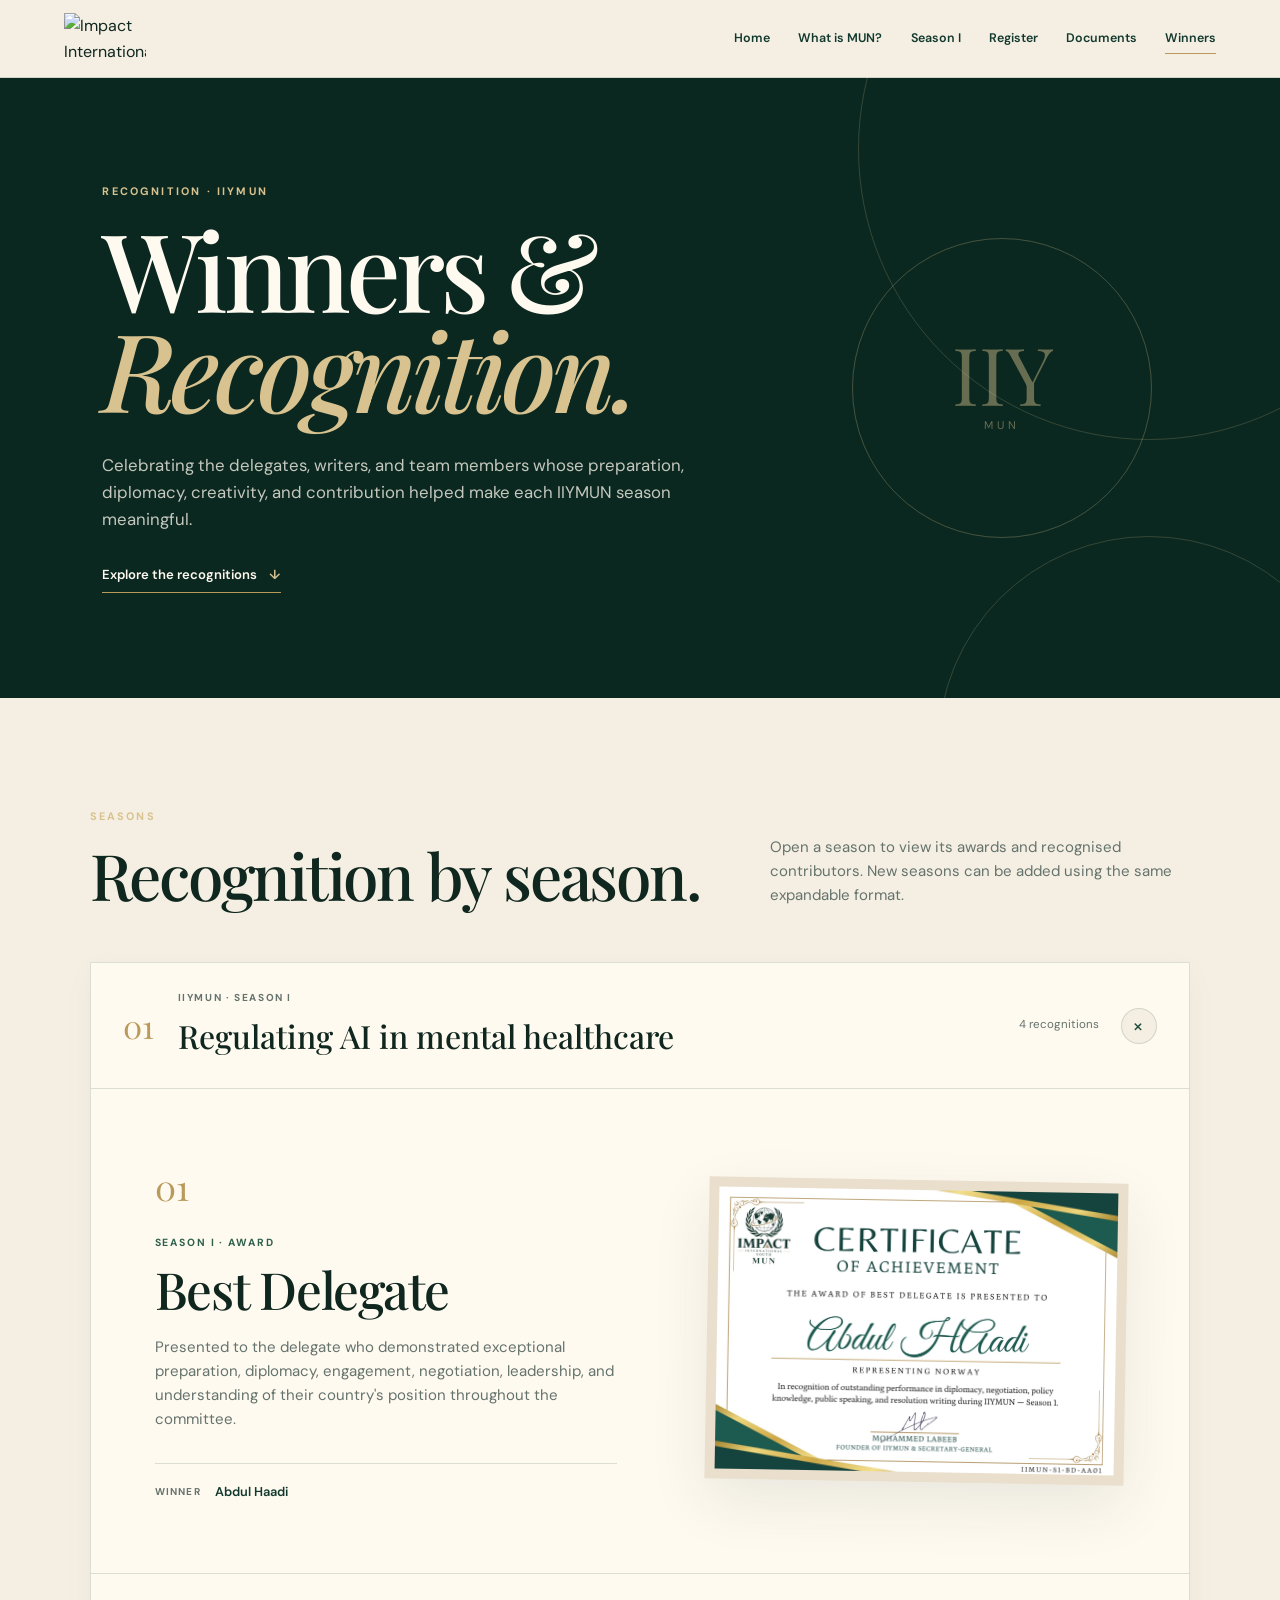
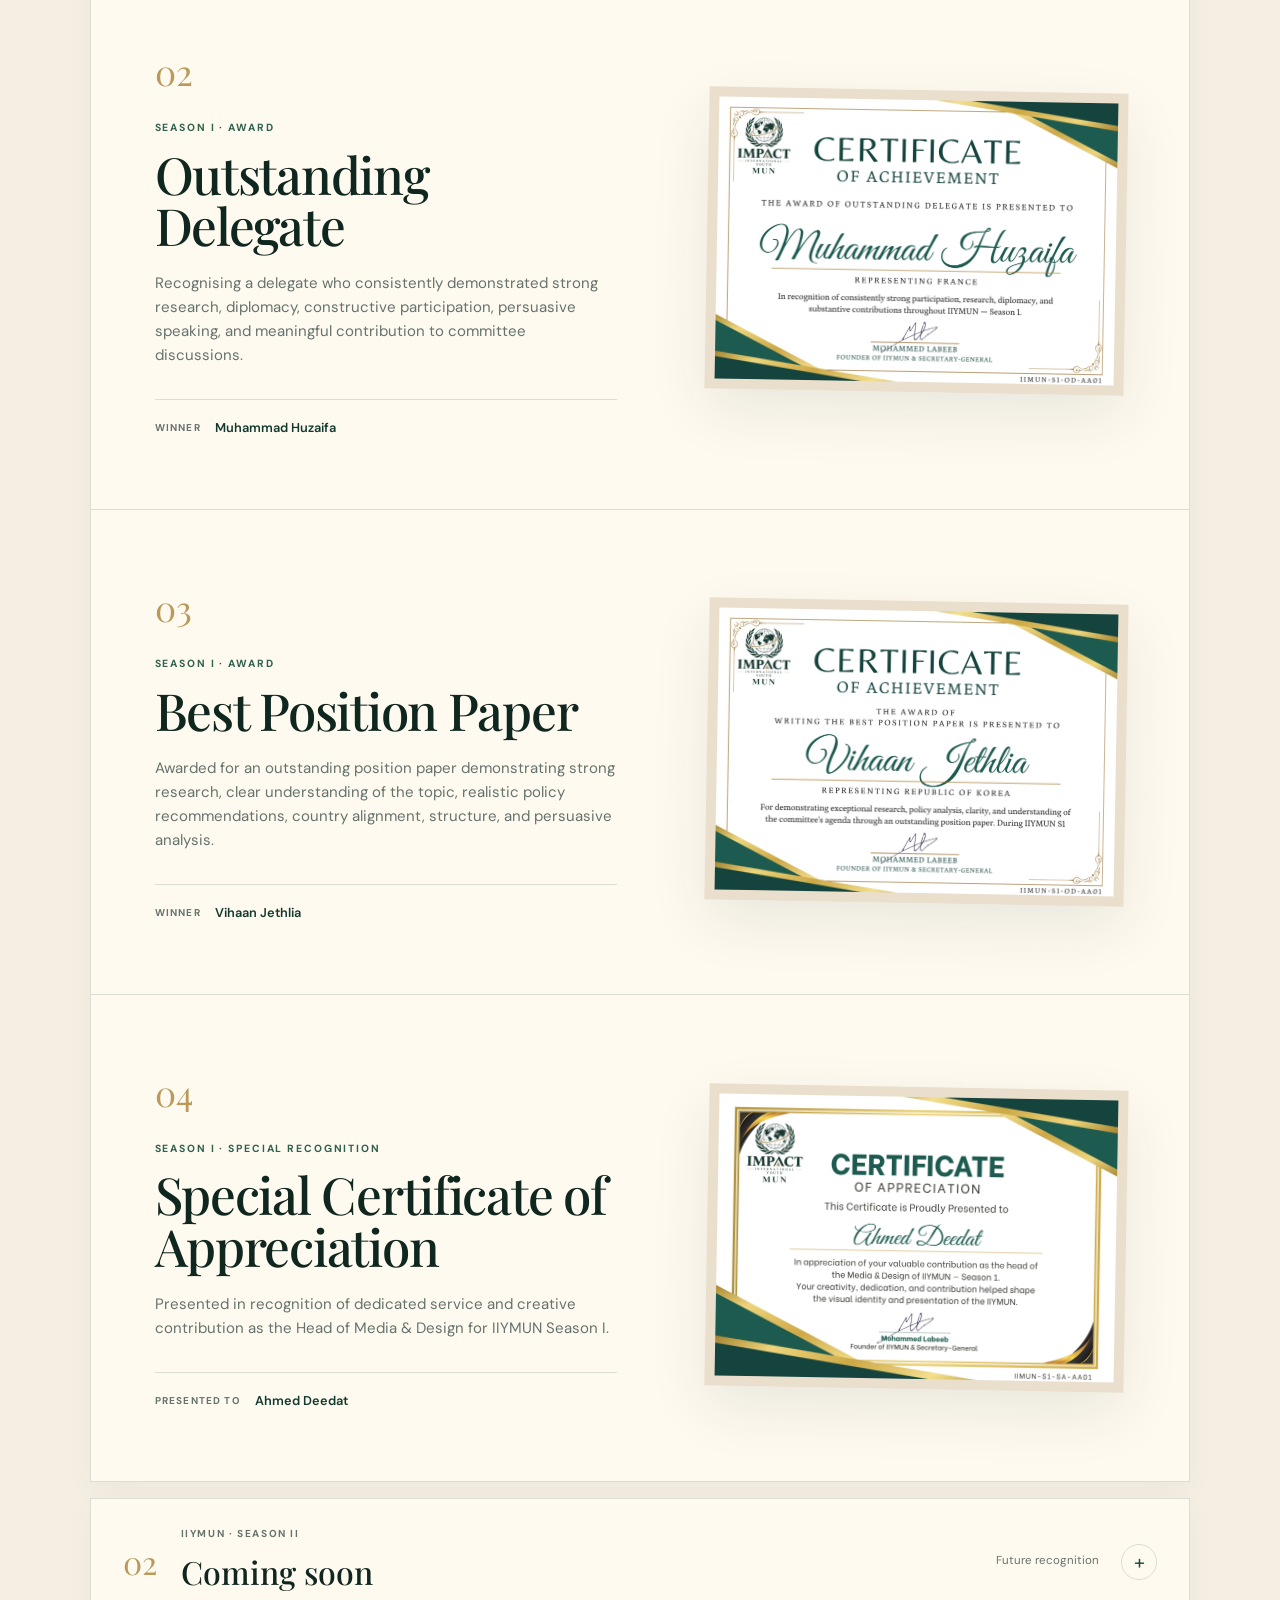
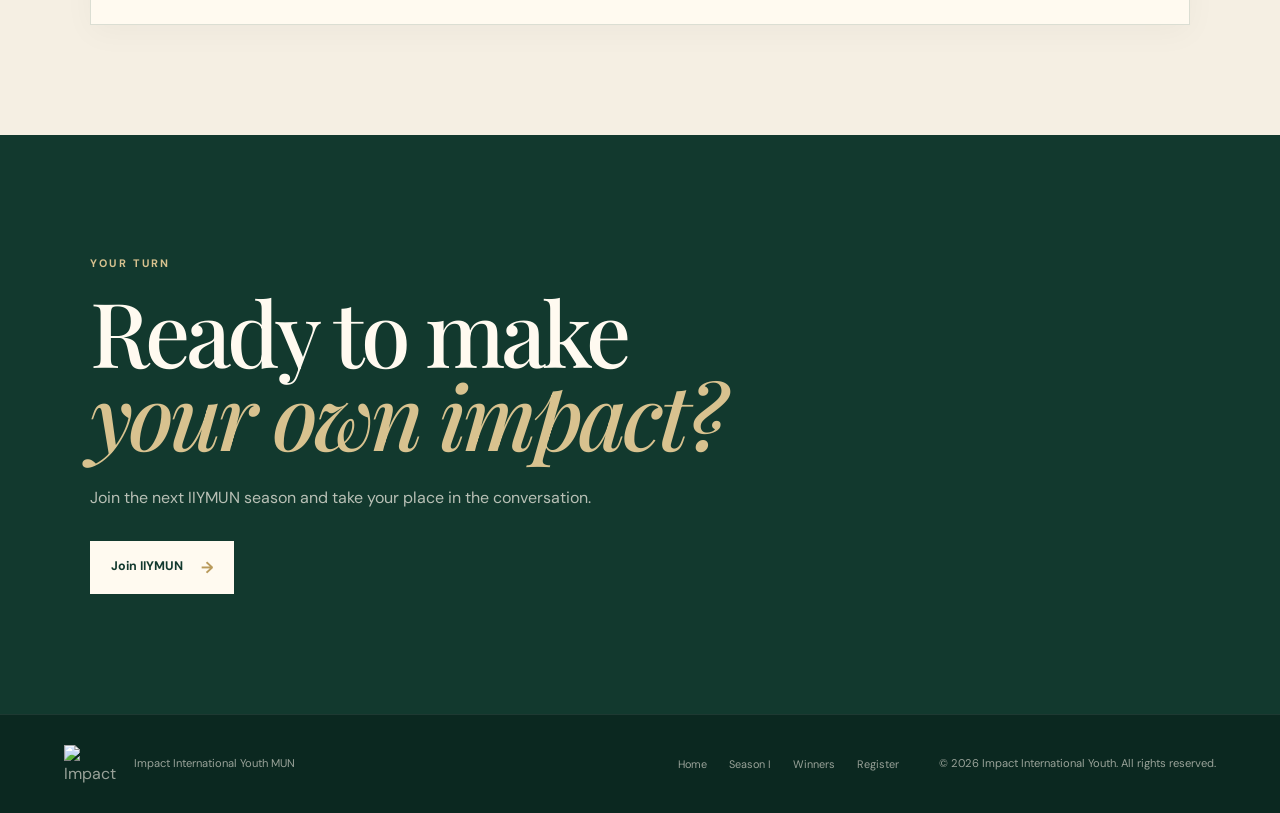
==== winners.html @ 5a55c6d2 "Update winners.html add" ====
<!DOCTYPE html>
<html lang="en">
<head>
<meta charset="UTF-8">
<meta name="viewport" content="width=device-width, initial-scale=1.0">
<meta name="description" content="IIYMUN Winners & Recognition">
<title>IIYMUN — Winners & Recognition</title>
<link rel="stylesheet" href="css/winners.css">
</head>
<body>
<header class="site-header">
  <a class="brand" href="index.html"><img src="assets/impact-logo.png" alt="Impact International"></a>
  <button class="menu-toggle" aria-label="Open navigation" aria-expanded="false"><span></span><span></span><span></span></button>
  <nav class="site-nav">
    <a href="index.html">Home</a>
    <a href="index.html#mun">What is MUN?</a>
    <a href="index.html#season">Season I</a>
    <a href="index.html#register">Register</a>
    <a href="index.html#documents">Documents</a>
    <a class="active" href="winners.html">Winners</a>
  </nav>
</header>

<main>
<section class="hero">
  <div class="hero-inner">
    <p class="eyebrow">RECOGNITION · IIYMUN</p>
    <h1>Winners &amp;<br><em>Recognition.</em></h1>
    <p class="hero-copy">Celebrating the delegates, writers, and team members whose preparation, diplomacy, creativity, and contribution helped make each IIYMUN season meaningful.</p>
    <a class="hero-link" href="#seasons">Explore the recognitions <span>↓</span></a>
  </div>
  <div class="hero-mark" aria-hidden="true"><span>IIY</span><small>MUN</small></div>
</section>

<section class="recognition-section" id="seasons">
  <div class="section-heading">
    <div><p class="eyebrow">SEASONS</p><h2>Recognition by season.</h2></div>
    <p class="section-intro">Open a season to view its awards and recognised contributors. New seasons can be added using the same expandable format.</p>
  </div>

  <div class="seasons">
    <details class="season" open>
      <summary>
        <div class="season-title"><span class="season-number">01</span><div><p class="season-label">IIYMUN · SEASON I</p><h3>Regulating AI in mental healthcare</h3></div></div>
        <div class="season-meta"><span>4 recognitions</span><span class="expand-icon">+</span></div>
      </summary>

      <div class="season-content">
        <article class="award-card">
          <div class="award-copy">
            <span class="award-number">01</span>
            <p class="award-eyebrow">SEASON I · AWARD</p>
            <h4>Best Delegate</h4>
            <p class="award-description">Presented to the delegate who demonstrated exceptional preparation, diplomacy, engagement, negotiation, leadership, and understanding of their country's position throughout the committee.</p>
            <div class="winner-line">
              <span>Winner</span>
              <strong>Abdul Haadi</strong>
            </div>
          </div>
          <div class="certificate-column">
            <div class="certificate-frame">
              <img src="assets/certificates/bd.jpeg" alt="Best Delegate certificate preview">
            </div>
            
        </article>

        <article class="award-card">
          <div class="award-copy">
            <span class="award-number">02</span>
            <p class="award-eyebrow">SEASON I · AWARD</p>
            <h4>Outstanding Delegate</h4>
            <p class="award-description">Recognising a delegate who consistently demonstrated strong research, diplomacy, constructive participation, persuasive speaking, and meaningful contribution to committee discussions.</p>
            <div class="winner-line">
              <span>Winner</span>
              <strong>Muhammad Huzaifa</strong>
            </div>
          </div>
          <div class="certificate-column">
            <div class="certificate-frame">
              <img src="assets/certificates/od.jpeg" alt="Outstanding Delegate certificate preview">
            </div>
            
        </article>

        <article class="award-card">
          <div class="award-copy">
            <span class="award-number">03</span>
            <p class="award-eyebrow">SEASON I · AWARD</p>
            <h4>Best Position Paper</h4>
            <p class="award-description">Awarded for an outstanding position paper demonstrating strong research, clear understanding of the topic, realistic policy recommendations, country alignment, structure, and persuasive analysis.</p>
            <div class="winner-line">
              <span>Winner</span>
              <strong>Vihaan Jethlia</strong>
            </div>
          </div>
          <div class="certificate-column">
            <div class="certificate-frame">
              <img src="assets/certificates/bpp.jpeg" alt="Best Position Paper certificate preview">
            </div>
            
        </article>

        <article class="award-card">
          <div class="award-copy">
            <span class="award-number">04</span>
            <p class="award-eyebrow">SEASON I · SPECIAL RECOGNITION</p>
            <h4>Special Certificate of Appreciation</h4>
            <p class="award-description">Presented in recognition of dedicated service and creative contribution as the Head of Media &amp; Design for IIYMUN Season I.</p>
            <div class="winner-line">
              <span>Presented to</span>
              <strong>Ahmed Deedat</strong>
            </div>
          </div>
          <div class="certificate-column">
            <div class="certificate-frame">
              <img src="assets/certificates/sa.jpeg" alt="Special Certificate of Appreciation preview">
            </div>
            
        </article>
      
      </div>
    </details>

    <details class="season future-season">
      <summary>
        <div class="season-title"><span class="season-number">02</span><div><p class="season-label">IIYMUN · SEASON II</p><h3>Coming soon</h3></div></div>
        <div class="season-meta"><span>Future recognition</span><span class="expand-icon">+</span></div>
      </summary>
      <div class="future-content"><p>Season II awards will appear here once the season has concluded.</p></div>
    </details>
  </div>
</section>

<!--
  <section class="personalised-section">
  <div><p class="eyebrow">YOUR CERTIFICATE · YOUR MOMENT</p><h2>Make recognition personal.</h2></div>
  <div class="personalised-copy"><p>Award recipients can request a personalised certificate featuring their own portrait, alongside their name, delegation, award, and IIYMUN recognition.</p><span class="small-note">Subject to the certificate format used for each season.</span></div>
</section>
  --> 

<section class="join-section">
  <div class="join-inner">
    <p class="eyebrow">YOUR TURN</p>
    <h2>Ready to make<br><em>your own impact?</em></h2>
    <p>Join the next IIYMUN season and take your place in the conversation.</p>
    <a class="button button-light" href="index.html#register">Join IIYMUN <span>→</span></a>
  </div>
</section>
</main>

<footer class="site-footer">
  <div class="footer-brand">
    <img src="assets/impact-logo.png" alt="Impact International">
    <p>Impact International Youth MUN</p>
  </div>
  <div class="footer-links">
    <a href="index.html">Home</a>
    <a href="index.html#season">Season I</a>
    <a href="winners.html">Winners</a>
    <a href="index.html#register">Register</a>
  </div>
  <p class="copyright">© 2026 Impact International Youth. All rights reserved.</p>
</footer>
<script src="js/winners.js"></script>
</body>
</html>
---- css/winners.css ----
@import url('https://fonts.googleapis.com/css2?family=DM+Sans:wght@400;500;600;700&family=Playfair+Display:ital,wght@0,500;0,600;1,500;1,600&display=swap');
:root{--green-950:#0b2820;--green-900:#12392e;--green-800:#1f4d3a;--green-700:#2e604c;--green-500:#5c806d;--cream:#f5efe3;--paper:#fffaf0;--gold:#b99a5b;--gold-light:#d8c28f;--ink:#10271f;--muted:#65736d;--line:rgba(31,77,58,.16);--shadow:0 22px 60px rgba(16,39,31,.09)}
*{box-sizing:border-box}html{scroll-behavior:smooth}body{margin:0;background:var(--cream);color:var(--ink);font-family:"DM Sans",Arial,sans-serif;line-height:1.6}a{color:inherit;text-decoration:none}
.site-header{position:sticky;top:0;z-index:50;min-height:78px;display:flex;align-items:center;justify-content:space-between;padding:12px clamp(22px,5vw,72px);background:rgba(245,239,227,.94);border-bottom:1px solid var(--line);backdrop-filter:blur(16px)}.brand img{display:block;width:82px;max-height:52px;object-fit:contain}.site-nav{display:flex;align-items:center;gap:clamp(16px,2.2vw,32px)}.site-nav a{position:relative;padding:8px 0;color:var(--green-900);font-size:.78rem;font-weight:600}.site-nav a:after{content:"";position:absolute;left:0;right:0;bottom:2px;height:1px;background:var(--gold);transform:scaleX(0);transition:transform .25s}.site-nav a:hover:after,.site-nav a.active:after{transform:scaleX(1)}
.menu-toggle{display:none;border:0;background:transparent;cursor:pointer;padding:8px}.menu-toggle span{display:block;width:24px;height:2px;margin:5px;background:var(--green-900)}
.hero{position:relative;min-height:620px;display:flex;align-items:center;overflow:hidden;background:var(--green-950);color:var(--paper);padding:90px clamp(22px,8vw,120px)}.hero:before,.hero:after{content:"";position:absolute;border:1px solid rgba(216,194,143,.2);border-radius:50%}.hero:before{width:580px;height:580px;right:-160px;top:-220px}.hero:after{width:420px;height:420px;right:-80px;bottom:-260px}.hero-inner{position:relative;z-index:2;max-width:800px}.eyebrow{margin:0 0 18px;color:var(--gold-light);font-size:.68rem;font-weight:700;letter-spacing:.2em}.hero h1{margin:0;font-family:"Playfair Display",Georgia,serif;font-size:clamp(4rem,8.5vw,8rem);line-height:.92;font-weight:500;letter-spacing:-.045em}.hero h1 em,.join-section h2 em{color:var(--gold-light);font-weight:500}.hero-copy{max-width:610px;margin:34px 0 28px;color:rgba(255,250,240,.76);font-size:1.05rem}.hero-link{display:inline-flex;gap:12px;align-items:center;color:var(--paper);border-bottom:1px solid var(--gold);padding-bottom:7px;font-size:.82rem;font-weight:600}.hero-link span{color:var(--gold-light)}.hero-mark{position:absolute;z-index:1;right:10%;top:50%;transform:translateY(-50%);width:300px;height:300px;border:1px solid rgba(216,194,143,.28);border-radius:50%;display:grid;place-content:center;text-align:center;color:rgba(216,194,143,.45)}.hero-mark span{font-family:"Playfair Display",Georgia,serif;font-size:5rem;line-height:.8}.hero-mark small{margin-top:12px;font-size:.7rem;letter-spacing:.35em}
.recognition-section{padding:110px clamp(22px,7vw,100px);max-width:1500px;margin:auto}.section-heading{display:grid;grid-template-columns:1fr 420px;gap:50px;align-items:end;margin-bottom:55px}.section-heading h2,.personalised-section h2{margin:0;font-family:"Playfair Display",Georgia,serif;font-size:clamp(2.6rem,5vw,4.8rem);line-height:1;font-weight:500;letter-spacing:-.035em}.section-intro{margin:0;color:var(--muted);font-size:.94rem}.seasons{display:grid;gap:16px}.season{background:var(--paper);border:1px solid var(--line);box-shadow:0 8px 30px rgba(16,39,31,.035)}.season summary{list-style:none;cursor:pointer;padding:27px 32px;display:flex;justify-content:space-between;align-items:center;gap:25px}.season summary::-webkit-details-marker{display:none}.season-title{display:flex;align-items:center;gap:24px}.season-number{color:var(--gold);font-family:"Playfair Display",Georgia,serif;font-size:2rem}.season-label{margin:0 0 3px;color:var(--muted);font-size:.63rem;font-weight:700;letter-spacing:.16em}.season h3{margin:0;font-family:"Playfair Display",Georgia,serif;font-size:clamp(1.3rem,2.5vw,2rem);font-weight:500}.season-meta{display:flex;align-items:center;gap:22px;color:var(--muted);font-size:.72rem;white-space:nowrap}.expand-icon{width:36px;height:36px;display:grid;place-items:center;border:1px solid var(--line);border-radius:50%;color:var(--green-800);font-size:1.25rem;transition:transform .25s,background .25s}.season[open] .expand-icon{transform:rotate(45deg);background:var(--cream)}.season-content{border-top:1px solid var(--line)}
.award-card{display:grid;grid-template-columns:minmax(0,1.05fr) minmax(300px,.95fr);gap:clamp(40px,7vw,100px);padding:70px clamp(28px,5vw,80px);border-bottom:1px solid var(--line);align-items:center}.award-card:last-child{border-bottom:0}.award-copy{max-width:650px}.award-number{display:block;margin-bottom:20px;color:var(--gold);font-family:"Playfair Display",Georgia,serif;font-size:2.2rem}.award-eyebrow{margin:0 0 12px;color:var(--green-700);font-size:.65rem;font-weight:700;letter-spacing:.18em}.award-card h4{margin:0 0 20px;font-family:"Playfair Display",Georgia,serif;font-size:clamp(2rem,4vw,3.6rem);line-height:1;font-weight:500;letter-spacing:-.025em}.award-description{margin:0;max-width:580px;color:var(--muted);font-size:.94rem}.winner-line{display:flex;align-items:center;gap:14px;margin-top:32px;padding-top:18px;border-top:1px solid var(--line);font-size:.8rem}.winner-line span{color:var(--muted);text-transform:uppercase;letter-spacing:.12em;font-size:.62rem;font-weight:700}.winner-line strong{color:var(--green-900);font-weight:600}.certificate-column{width:100%}.certificate-frame{overflow:hidden;padding:10px;background:#e9dfcc;box-shadow:var(--shadow);transform:rotate(1deg);transition:transform .3s}.certificate-frame:hover{transform:rotate(0) translateY(-4px)}.certificate-frame img{display:block;width:100%;aspect-ratio:1.414/1;object-fit:cover;background:var(--paper)}.personalised-note{margin:22px 0 0;padding:15px 18px;border-left:2px solid var(--gold);color:var(--muted);font-size:.76rem}.personalised-note strong{display:block;margin-bottom:3px;color:var(--green-900);font-size:.68rem;text-transform:uppercase;letter-spacing:.1em}.future-content{padding:35px 40px;border-top:1px solid var(--line);color:var(--muted);font-size:.9rem}
.personalised-section{display:grid;grid-template-columns:1fr 1fr;gap:70px;padding:90px clamp(22px,7vw,100px);background:var(--paper);border-top:1px solid var(--line);border-bottom:1px solid var(--line)}.personalised-copy{align-self:end;max-width:560px}.personalised-copy p{margin:0 0 15px;color:var(--muted);font-size:1rem}.small-note{color:var(--green-700);font-size:.72rem}
.join-section{padding:120px clamp(22px,7vw,100px);background:var(--green-900);color:var(--paper)}.join-inner{max-width:1100px;margin:auto}.join-section h2{margin:0;max-width:760px;font-family:"Playfair Display",Georgia,serif;font-size:clamp(3.5rem,7vw,7rem);line-height:.92;font-weight:500;letter-spacing:-.045em}.join-section p:not(.eyebrow){max-width:540px;margin:30px 0;color:rgba(255,250,240,.7)}.button{display:inline-flex;align-items:center;gap:18px;padding:14px 21px;font-size:.78rem;font-weight:700;transition:transform .2s}.button:hover{transform:translateY(-2px)}.button-light{background:var(--paper);color:var(--green-900)}.button-light span{color:var(--gold);font-size:1rem}
.site-footer{display:grid;grid-template-columns:1fr auto auto;gap:40px;align-items:center;padding:30px clamp(22px,5vw,72px);background:var(--green-950);color:rgba(255,250,240,.58);border-top:1px solid rgba(255,255,255,.08)}.footer-brand{display:flex;align-items:center;gap:15px}.footer-brand img{width:55px;max-height:38px;object-fit:contain}.footer-brand p,.copyright{margin:0;font-size:.7rem}.footer-links{display:flex;gap:22px}.footer-links a{font-size:.68rem}
@media(max-width:900px){.menu-toggle{display:block}.site-nav{position:absolute;left:0;right:0;top:70px;display:none;flex-direction:column;align-items:stretch;gap:0;padding:10px 22px 18px;background:var(--cream);border-bottom:1px solid var(--line)}.site-nav.open{display:flex}.site-nav a{padding:13px 0}.hero-mark{right:-90px;opacity:.5}.section-heading,.personalised-section{grid-template-columns:1fr;gap:25px}.award-card{grid-template-columns:1fr}.certificate-column{max-width:650px}.site-footer{grid-template-columns:1fr}.footer-links{flex-wrap:wrap}}
@media(max-width:600px){.hero{min-height:580px;padding-top:70px;padding-bottom:70px}.hero h1{font-size:clamp(3.5rem,18vw,5.5rem)}.hero-mark{width:230px;height:230px;right:-100px}.hero-mark span{font-size:4rem}.recognition-section{padding-top:75px;padding-bottom:75px}.season summary{padding:22px 20px}.season-title{gap:14px}.season-number{font-size:1.5rem}.season-meta>span:first-child{display:none}.award-card{padding:50px 22px}.award-card h4{font-size:2.5rem}.personalised-section{padding-top:70px;padding-bottom:70px}.join-section{padding-top:85px;padding-bottom:85px}}
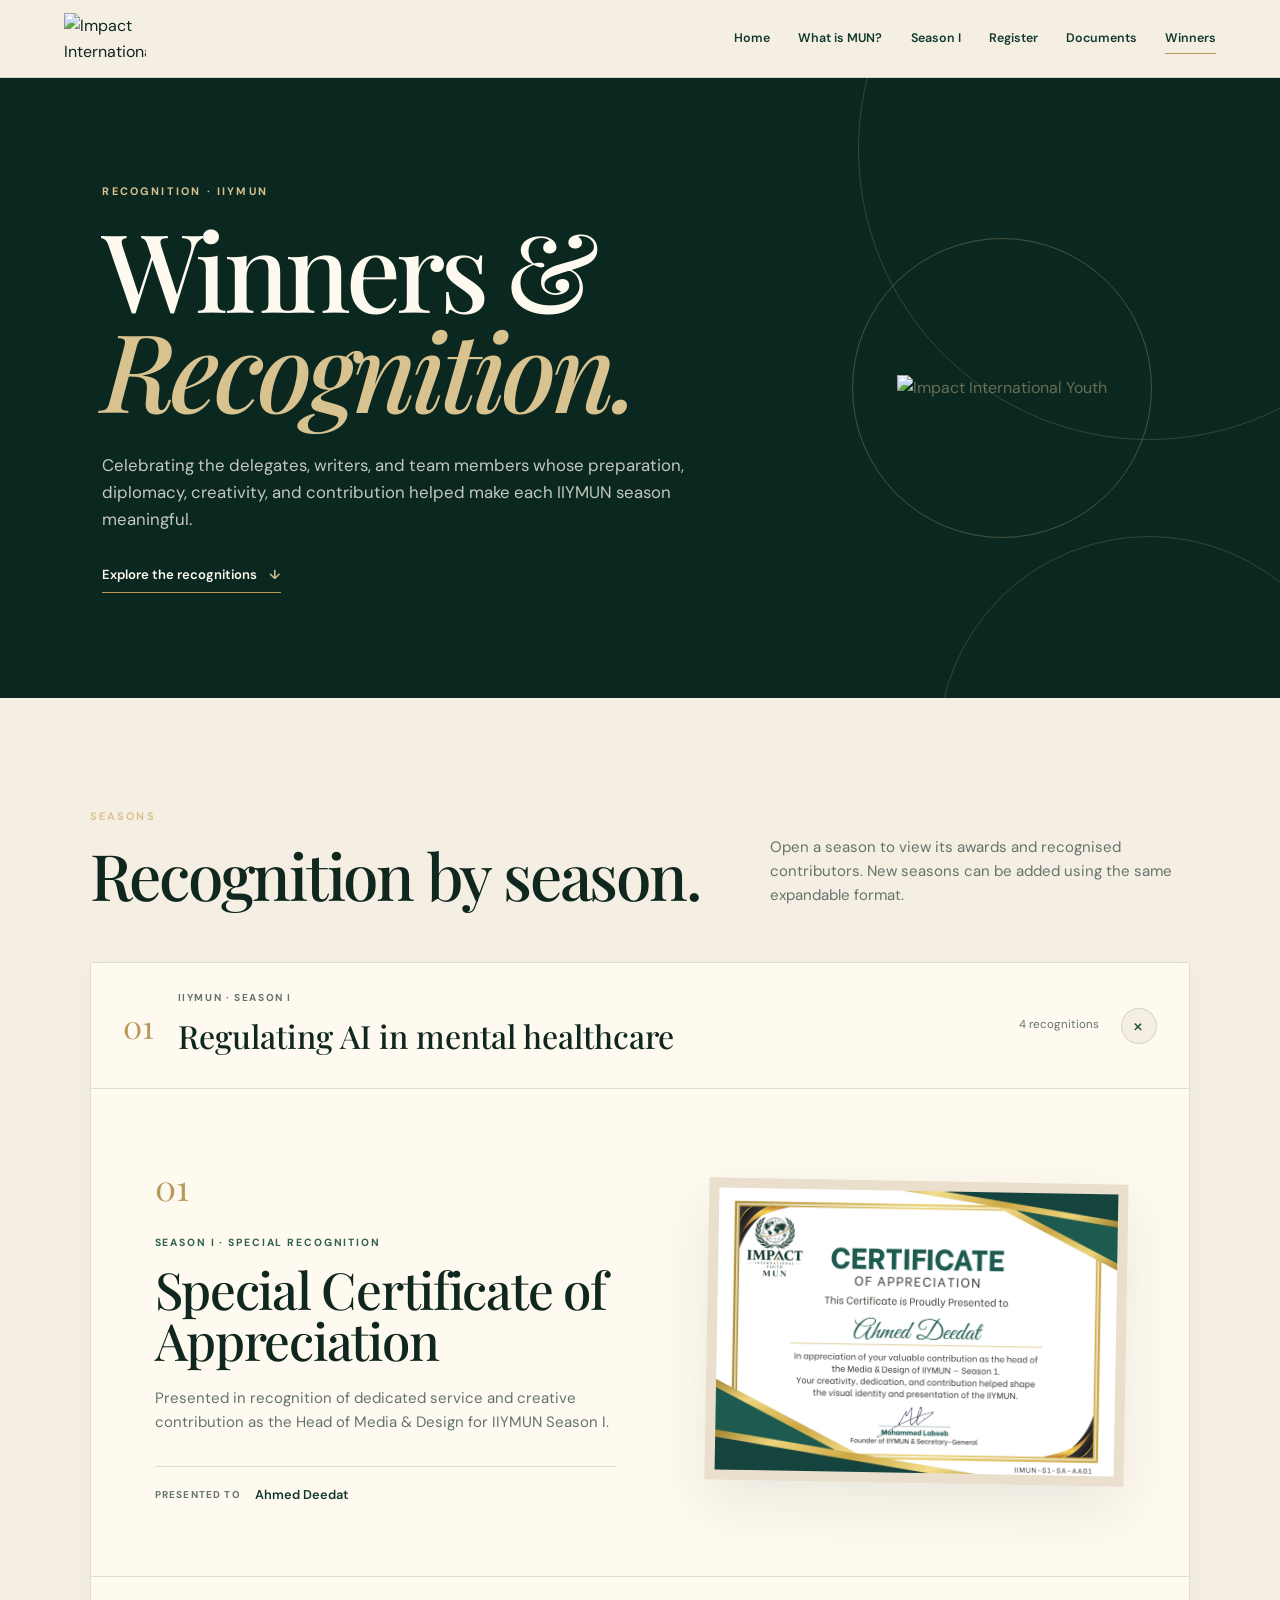
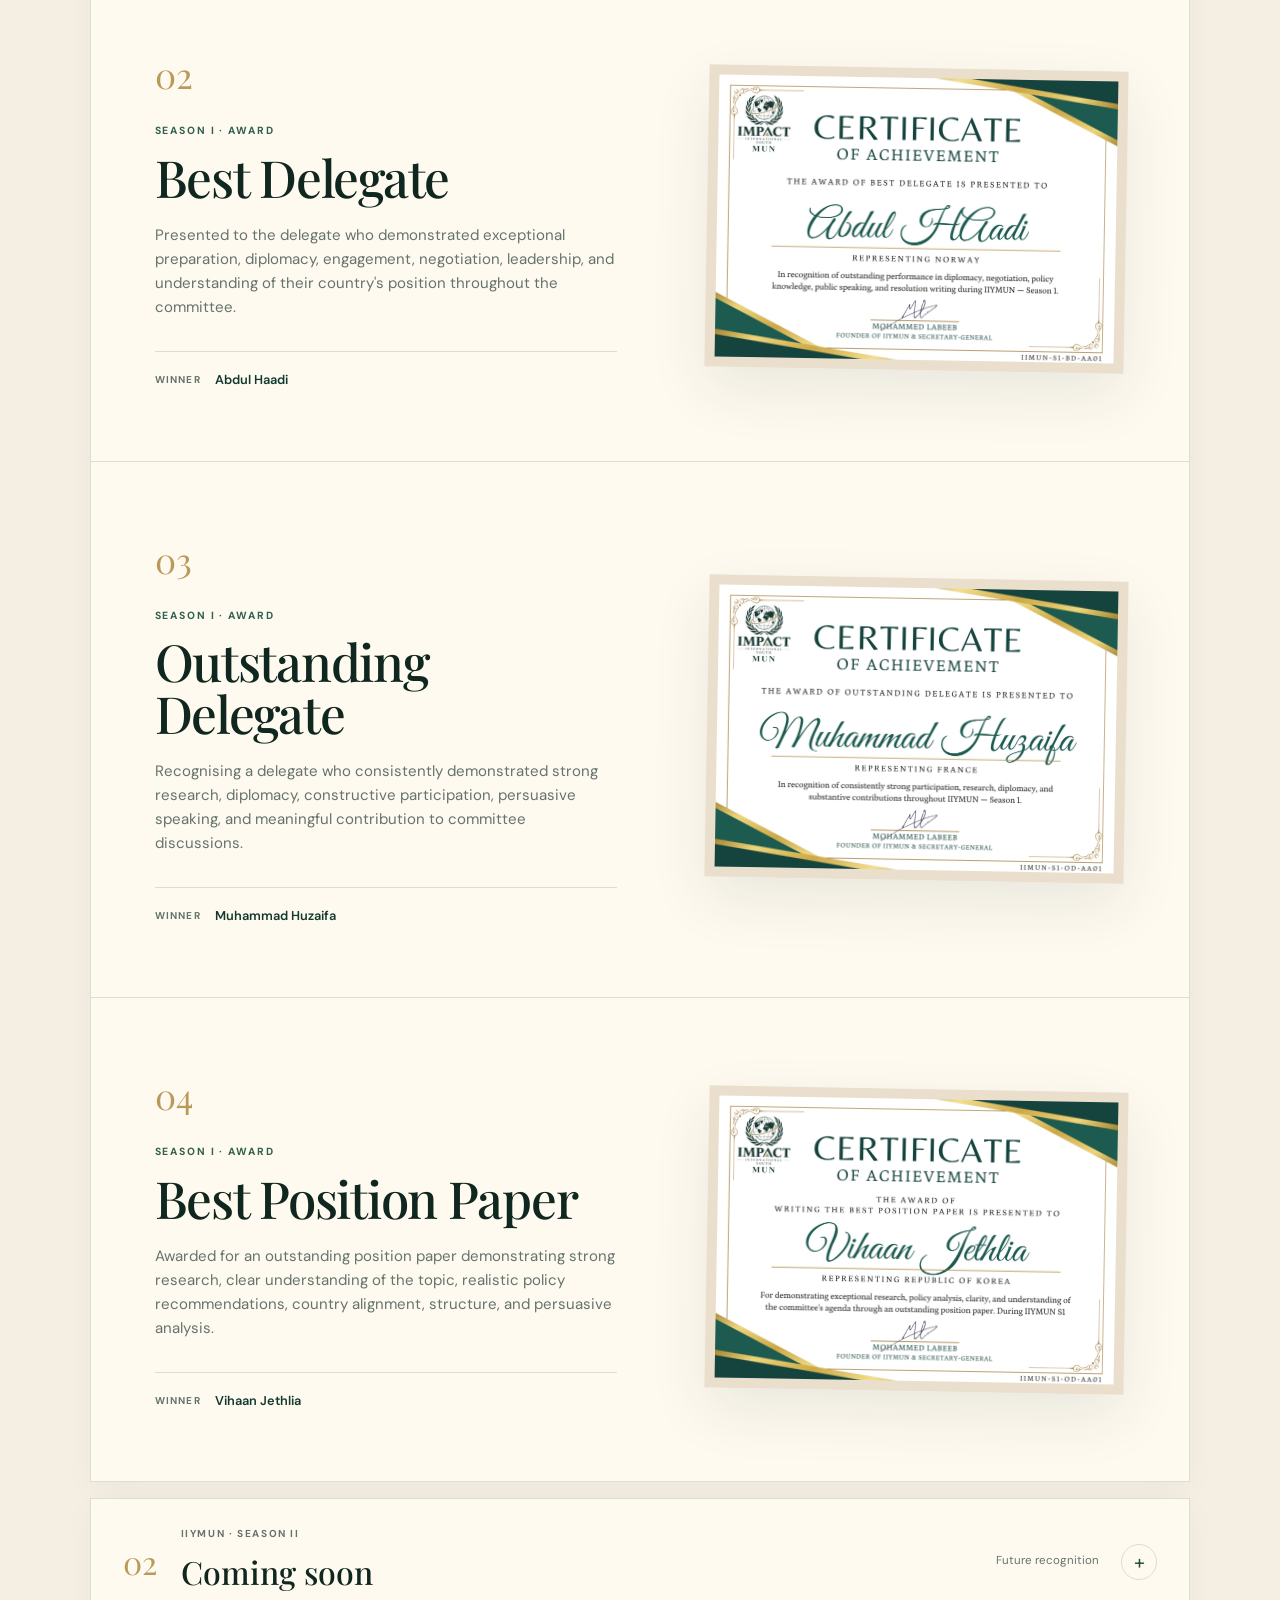
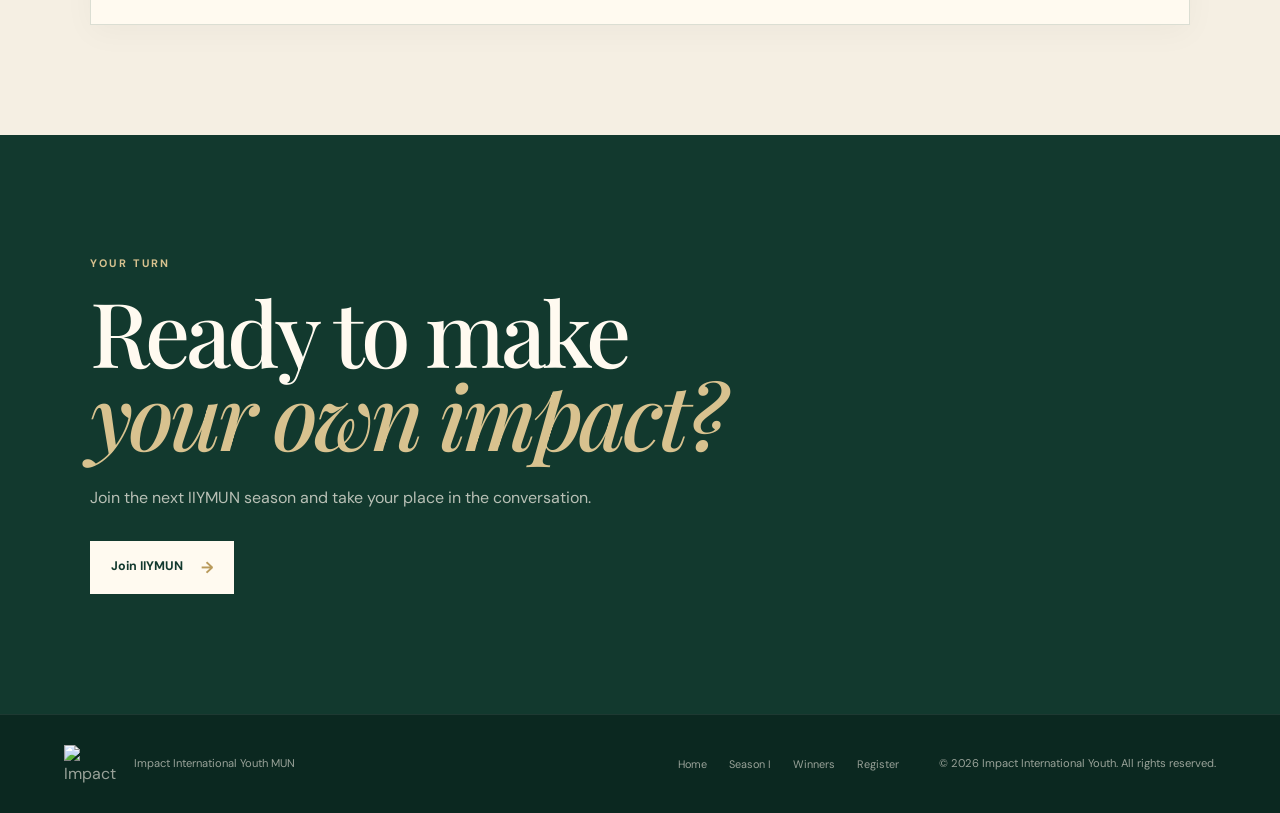
==== commit b24d81b8: "Update winners.html" ====
--- a/winners.html
+++ b/winners.html
@@ -29,7 +29,9 @@
     <p class="hero-copy">Celebrating the delegates, writers, and team members whose preparation, diplomacy, creativity, and contribution helped make each IIYMUN season meaningful.</p>
     <a class="hero-link" href="#seasons">Explore the recognitions <span>↓</span></a>
   </div>
-  <div class="hero-mark" aria-hidden="true"><span>IIY</span><small>MUN</small></div>
+  <div class="hero-mark">
+  <img src="assets/impact-logo.png" alt="Impact International Youth">
+</div>
 </section>
 
 <section class="recognition-section" id="seasons">
@@ -46,9 +48,29 @@
       </summary>
 
       <div class="season-content">
+
+                <article class="award-card">
+          <div class="award-copy">
+            <span class="award-number">01</span>
+            <p class="award-eyebrow">SEASON I · SPECIAL RECOGNITION</p>
+            <h4>Special Certificate of Appreciation</h4>
+            <p class="award-description">Presented in recognition of dedicated service and creative contribution as the Head of Media &amp; Design for IIYMUN Season I.</p>
+            <div class="winner-line">
+              <span>Presented to</span>
+              <strong>Ahmed Deedat</strong>
+            </div>
+          </div>
+          <div class="certificate-column">
+            <div class="certificate-frame">
+              <img src="assets/certificates/sa.jpeg" alt="Special Certificate of Appreciation preview">
+            </div>
+            
+        </article>
+
+        
         <article class="award-card">
           <div class="award-copy">
-            <span class="award-number">01</span>
+            <span class="award-number">02</span>
             <p class="award-eyebrow">SEASON I · AWARD</p>
             <h4>Best Delegate</h4>
             <p class="award-description">Presented to the delegate who demonstrated exceptional preparation, diplomacy, engagement, negotiation, leadership, and understanding of their country's position throughout the committee.</p>
@@ -66,7 +88,7 @@
 
         <article class="award-card">
           <div class="award-copy">
-            <span class="award-number">02</span>
+            <span class="award-number">03</span>
             <p class="award-eyebrow">SEASON I · AWARD</p>
             <h4>Outstanding Delegate</h4>
             <p class="award-description">Recognising a delegate who consistently demonstrated strong research, diplomacy, constructive participation, persuasive speaking, and meaningful contribution to committee discussions.</p>
@@ -84,7 +106,7 @@
 
         <article class="award-card">
           <div class="award-copy">
-            <span class="award-number">03</span>
+            <span class="award-number">04</span>
             <p class="award-eyebrow">SEASON I · AWARD</p>
             <h4>Best Position Paper</h4>
             <p class="award-description">Awarded for an outstanding position paper demonstrating strong research, clear understanding of the topic, realistic policy recommendations, country alignment, structure, and persuasive analysis.</p>
@@ -100,23 +122,7 @@
             
         </article>
 
-        <article class="award-card">
-          <div class="award-copy">
-            <span class="award-number">04</span>
-            <p class="award-eyebrow">SEASON I · SPECIAL RECOGNITION</p>
-            <h4>Special Certificate of Appreciation</h4>
-            <p class="award-description">Presented in recognition of dedicated service and creative contribution as the Head of Media &amp; Design for IIYMUN Season I.</p>
-            <div class="winner-line">
-              <span>Presented to</span>
-              <strong>Ahmed Deedat</strong>
-            </div>
-          </div>
-          <div class="certificate-column">
-            <div class="certificate-frame">
-              <img src="assets/certificates/sa.jpeg" alt="Special Certificate of Appreciation preview">
-            </div>
-            
-        </article>
+
       
       </div>
     </details>
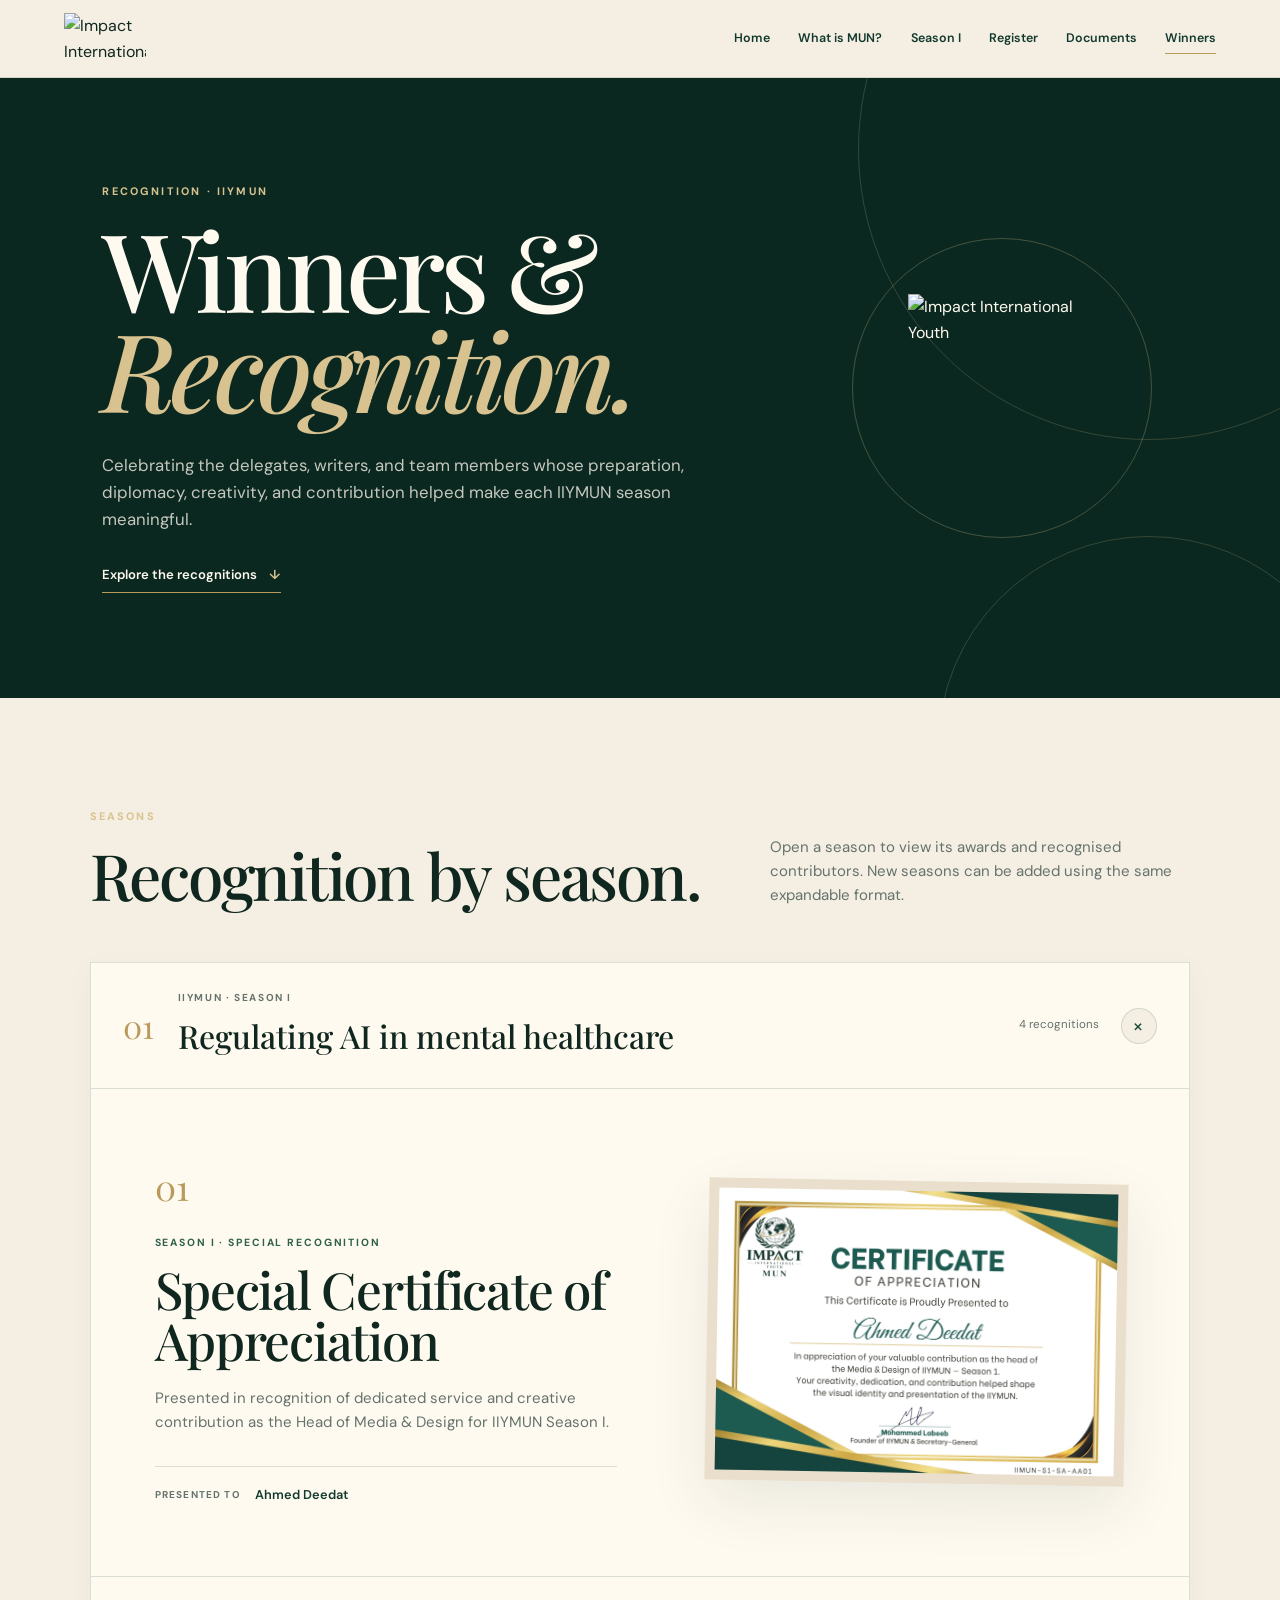
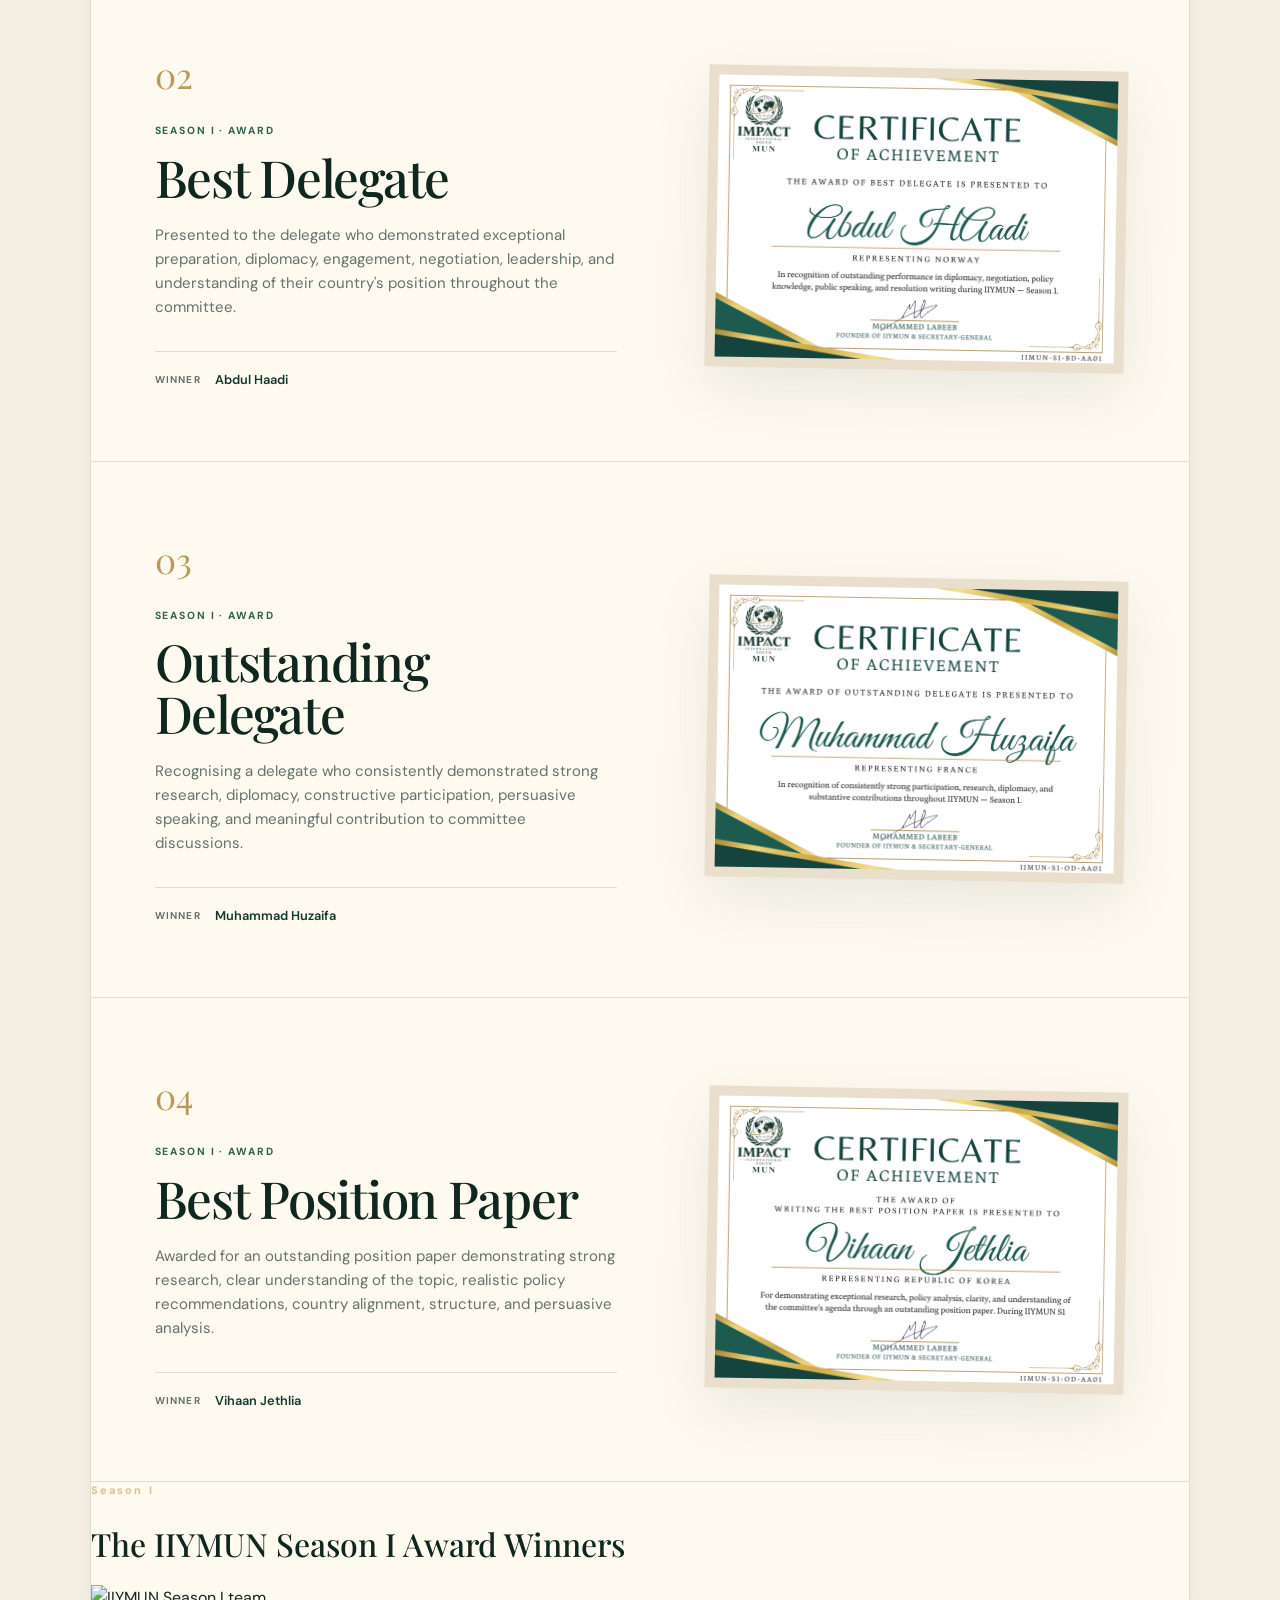
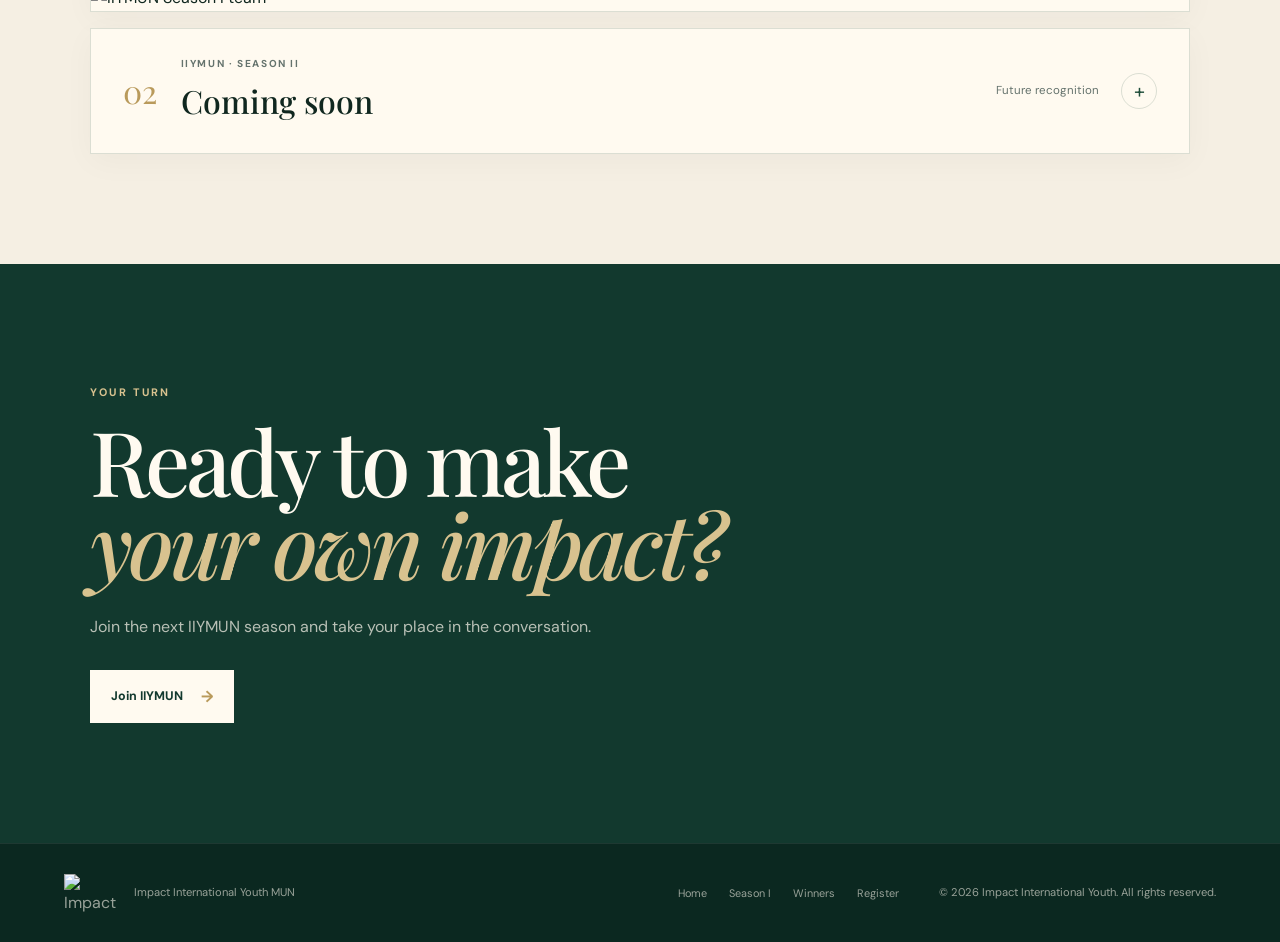
==== commit 1712e9d6: "Update winners.html" ====
--- a/winners.html
+++ b/winners.html
@@ -121,6 +121,24 @@
             </div>
             
         </article>
+        
+        <div class="season-team-photo">
+  <div class="season-team-heading">
+    <p class="eyebrow">Season I</p>
+    <h3>The IIYMUN Season I Award Winners</h3>
+    <p>
+      <!--The people behind Season I — bringing together ideas, discussion,
+      diplomacy, and collaboration. -->
+    </p>
+  </div>
+
+  <div class="team-photo-frame">
+    <img
+      src="assets/S1T.jpg"
+      alt="IIYMUN Season I team"
+    >
+  </div>
+</div>
 
 
       
--- a/css/winners.css
+++ b/css/winners.css
@@ -1,13 +1,65 @@
 @import url('https://fonts.googleapis.com/css2?family=DM+Sans:wght@400;500;600;700&family=Playfair+Display:ital,wght@0,500;0,600;1,500;1,600&display=swap');
-:root{--green-950:#0b2820;--green-900:#12392e;--green-800:#1f4d3a;--green-700:#2e604c;--green-500:#5c806d;--cream:#f5efe3;--paper:#fffaf0;--gold:#b99a5b;--gold-light:#d8c28f;--ink:#10271f;--muted:#65736d;--line:rgba(31,77,58,.16);--shadow:0 22px 60px rgba(16,39,31,.09)}
+
+:root {
+  --green-950: #0b2820;
+  --green-900: #12392e;
+  --green-800: #1f4d3a;
+  --green-700: #2e604c;
+  --green-500: #5c806d;
+  --cream: #f5efe3;
+  --paper: #fffaf0;
+  --gold: #b99a5b;
+  --gold-light: #d8c28f;
+  --ink: #10271f;
+  --muted: #65736d;
+  --line: rgba(31, 77, 58, 0.16);
+  --shadow: 0 22px 60px rgba(16, 39, 31, 0.09);
+}
+
 *{box-sizing:border-box}html{scroll-behavior:smooth}body{margin:0;background:var(--cream);color:var(--ink);font-family:"DM Sans",Arial,sans-serif;line-height:1.6}a{color:inherit;text-decoration:none}
 .site-header{position:sticky;top:0;z-index:50;min-height:78px;display:flex;align-items:center;justify-content:space-between;padding:12px clamp(22px,5vw,72px);background:rgba(245,239,227,.94);border-bottom:1px solid var(--line);backdrop-filter:blur(16px)}.brand img{display:block;width:82px;max-height:52px;object-fit:contain}.site-nav{display:flex;align-items:center;gap:clamp(16px,2.2vw,32px)}.site-nav a{position:relative;padding:8px 0;color:var(--green-900);font-size:.78rem;font-weight:600}.site-nav a:after{content:"";position:absolute;left:0;right:0;bottom:2px;height:1px;background:var(--gold);transform:scaleX(0);transition:transform .25s}.site-nav a:hover:after,.site-nav a.active:after{transform:scaleX(1)}
 .menu-toggle{display:none;border:0;background:transparent;cursor:pointer;padding:8px}.menu-toggle span{display:block;width:24px;height:2px;margin:5px;background:var(--green-900)}
-.hero{position:relative;min-height:620px;display:flex;align-items:center;overflow:hidden;background:var(--green-950);color:var(--paper);padding:90px clamp(22px,8vw,120px)}.hero:before,.hero:after{content:"";position:absolute;border:1px solid rgba(216,194,143,.2);border-radius:50%}.hero:before{width:580px;height:580px;right:-160px;top:-220px}.hero:after{width:420px;height:420px;right:-80px;bottom:-260px}.hero-inner{position:relative;z-index:2;max-width:800px}.eyebrow{margin:0 0 18px;color:var(--gold-light);font-size:.68rem;font-weight:700;letter-spacing:.2em}.hero h1{margin:0;font-family:"Playfair Display",Georgia,serif;font-size:clamp(4rem,8.5vw,8rem);line-height:.92;font-weight:500;letter-spacing:-.045em}.hero h1 em,.join-section h2 em{color:var(--gold-light);font-weight:500}.hero-copy{max-width:610px;margin:34px 0 28px;color:rgba(255,250,240,.76);font-size:1.05rem}.hero-link{display:inline-flex;gap:12px;align-items:center;color:var(--paper);border-bottom:1px solid var(--gold);padding-bottom:7px;font-size:.82rem;font-weight:600}.hero-link span{color:var(--gold-light)}.hero-mark{position:absolute;z-index:1;right:10%;top:50%;transform:translateY(-50%);width:300px;height:300px;border:1px solid rgba(216,194,143,.28);border-radius:50%;display:grid;place-content:center;text-align:center;color:rgba(216,194,143,.45)}.hero-mark span{font-family:"Playfair Display",Georgia,serif;font-size:5rem;line-height:.8}.hero-mark small{margin-top:12px;font-size:.7rem;letter-spacing:.35em}
+.hero{position:relative;min-height:620px;display:flex;align-items:center;overflow:hidden;background:var(--green-950);color:var(--paper);padding:90px clamp(22px,8vw,120px)}.hero:before,.hero:after{content:"";position:absolute;border:1px solid rgba(216,194,143,.2);border-radius:50%}.hero:before{width:580px;height:580px;right:-160px;top:-220px}.hero:after{width:420px;height:420px;right:-80px;bottom:-260px}.hero-inner{position:relative;z-index:2;max-width:800px}.eyebrow{margin:0 0 18px;color:var(--gold-light);font-size:.68rem;font-weight:700;letter-spacing:.2em}.hero h1{margin:0;font-family:"Playfair Display",Georgia,serif;font-size:clamp(4rem,8.5vw,8rem);line-height:.92;font-weight:500;letter-spacing:-.045em}.hero h1 em,.join-section h2 em{color:var(--gold-light);font-weight:500}.hero-copy{max-width:610px;margin:34px 0 28px;color:rgba(255,250,240,.76);font-size:1.05rem}.hero-link{display:inline-flex;gap:12px;align-items:center;color:var(--paper);border-bottom:1px solid var(--gold);padding-bottom:7px;font-size:.82rem;font-weight:600}.hero-link span{color:var(--gold-light)}
+
+.hero-mark {
+  position: absolute;
+  z-index: 1;
+  right: 10%;
+  top: 50%;
+  transform: translateY(-50%);
+  width: 300px;
+  height: 300px;
+  border: 1px solid rgba(216, 194, 143, 0.28);
+  border-radius: 50%;
+  display: grid;
+  place-items: center;
+  padding: 55px;
+}
+
+.hero-mark img {
+  width: 100%;
+  height: 100%;
+  object-fit: contain;
+}
+
 .recognition-section{padding:110px clamp(22px,7vw,100px);max-width:1500px;margin:auto}.section-heading{display:grid;grid-template-columns:1fr 420px;gap:50px;align-items:end;margin-bottom:55px}.section-heading h2,.personalised-section h2{margin:0;font-family:"Playfair Display",Georgia,serif;font-size:clamp(2.6rem,5vw,4.8rem);line-height:1;font-weight:500;letter-spacing:-.035em}.section-intro{margin:0;color:var(--muted);font-size:.94rem}.seasons{display:grid;gap:16px}.season{background:var(--paper);border:1px solid var(--line);box-shadow:0 8px 30px rgba(16,39,31,.035)}.season summary{list-style:none;cursor:pointer;padding:27px 32px;display:flex;justify-content:space-between;align-items:center;gap:25px}.season summary::-webkit-details-marker{display:none}.season-title{display:flex;align-items:center;gap:24px}.season-number{color:var(--gold);font-family:"Playfair Display",Georgia,serif;font-size:2rem}.season-label{margin:0 0 3px;color:var(--muted);font-size:.63rem;font-weight:700;letter-spacing:.16em}.season h3{margin:0;font-family:"Playfair Display",Georgia,serif;font-size:clamp(1.3rem,2.5vw,2rem);font-weight:500}.season-meta{display:flex;align-items:center;gap:22px;color:var(--muted);font-size:.72rem;white-space:nowrap}.expand-icon{width:36px;height:36px;display:grid;place-items:center;border:1px solid var(--line);border-radius:50%;color:var(--green-800);font-size:1.25rem;transition:transform .25s,background .25s}.season[open] .expand-icon{transform:rotate(45deg);background:var(--cream)}.season-content{border-top:1px solid var(--line)}
 .award-card{display:grid;grid-template-columns:minmax(0,1.05fr) minmax(300px,.95fr);gap:clamp(40px,7vw,100px);padding:70px clamp(28px,5vw,80px);border-bottom:1px solid var(--line);align-items:center}.award-card:last-child{border-bottom:0}.award-copy{max-width:650px}.award-number{display:block;margin-bottom:20px;color:var(--gold);font-family:"Playfair Display",Georgia,serif;font-size:2.2rem}.award-eyebrow{margin:0 0 12px;color:var(--green-700);font-size:.65rem;font-weight:700;letter-spacing:.18em}.award-card h4{margin:0 0 20px;font-family:"Playfair Display",Georgia,serif;font-size:clamp(2rem,4vw,3.6rem);line-height:1;font-weight:500;letter-spacing:-.025em}.award-description{margin:0;max-width:580px;color:var(--muted);font-size:.94rem}.winner-line{display:flex;align-items:center;gap:14px;margin-top:32px;padding-top:18px;border-top:1px solid var(--line);font-size:.8rem}.winner-line span{color:var(--muted);text-transform:uppercase;letter-spacing:.12em;font-size:.62rem;font-weight:700}.winner-line strong{color:var(--green-900);font-weight:600}.certificate-column{width:100%}.certificate-frame{overflow:hidden;padding:10px;background:#e9dfcc;box-shadow:var(--shadow);transform:rotate(1deg);transition:transform .3s}.certificate-frame:hover{transform:rotate(0) translateY(-4px)}.certificate-frame img{display:block;width:100%;aspect-ratio:1.414/1;object-fit:cover;background:var(--paper)}.personalised-note{margin:22px 0 0;padding:15px 18px;border-left:2px solid var(--gold);color:var(--muted);font-size:.76rem}.personalised-note strong{display:block;margin-bottom:3px;color:var(--green-900);font-size:.68rem;text-transform:uppercase;letter-spacing:.1em}.future-content{padding:35px 40px;border-top:1px solid var(--line);color:var(--muted);font-size:.9rem}
 .personalised-section{display:grid;grid-template-columns:1fr 1fr;gap:70px;padding:90px clamp(22px,7vw,100px);background:var(--paper);border-top:1px solid var(--line);border-bottom:1px solid var(--line)}.personalised-copy{align-self:end;max-width:560px}.personalised-copy p{margin:0 0 15px;color:var(--muted);font-size:1rem}.small-note{color:var(--green-700);font-size:.72rem}
 .join-section{padding:120px clamp(22px,7vw,100px);background:var(--green-900);color:var(--paper)}.join-inner{max-width:1100px;margin:auto}.join-section h2{margin:0;max-width:760px;font-family:"Playfair Display",Georgia,serif;font-size:clamp(3.5rem,7vw,7rem);line-height:.92;font-weight:500;letter-spacing:-.045em}.join-section p:not(.eyebrow){max-width:540px;margin:30px 0;color:rgba(255,250,240,.7)}.button{display:inline-flex;align-items:center;gap:18px;padding:14px 21px;font-size:.78rem;font-weight:700;transition:transform .2s}.button:hover{transform:translateY(-2px)}.button-light{background:var(--paper);color:var(--green-900)}.button-light span{color:var(--gold);font-size:1rem}
 .site-footer{display:grid;grid-template-columns:1fr auto auto;gap:40px;align-items:center;padding:30px clamp(22px,5vw,72px);background:var(--green-950);color:rgba(255,250,240,.58);border-top:1px solid rgba(255,255,255,.08)}.footer-brand{display:flex;align-items:center;gap:15px}.footer-brand img{width:55px;max-height:38px;object-fit:contain}.footer-brand p,.copyright{margin:0;font-size:.7rem}.footer-links{display:flex;gap:22px}.footer-links a{font-size:.68rem}
 @media(max-width:900px){.menu-toggle{display:block}.site-nav{position:absolute;left:0;right:0;top:70px;display:none;flex-direction:column;align-items:stretch;gap:0;padding:10px 22px 18px;background:var(--cream);border-bottom:1px solid var(--line)}.site-nav.open{display:flex}.site-nav a{padding:13px 0}.hero-mark{right:-90px;opacity:.5}.section-heading,.personalised-section{grid-template-columns:1fr;gap:25px}.award-card{grid-template-columns:1fr}.certificate-column{max-width:650px}.site-footer{grid-template-columns:1fr}.footer-links{flex-wrap:wrap}}
-@media(max-width:600px){.hero{min-height:580px;padding-top:70px;padding-bottom:70px}.hero h1{font-size:clamp(3.5rem,18vw,5.5rem)}.hero-mark{width:230px;height:230px;right:-100px}.hero-mark span{font-size:4rem}.recognition-section{padding-top:75px;padding-bottom:75px}.season summary{padding:22px 20px}.season-title{gap:14px}.season-number{font-size:1.5rem}.season-meta>span:first-child{display:none}.award-card{padding:50px 22px}.award-card h4{font-size:2.5rem}.personalised-section{padding-top:70px;padding-bottom:70px}.join-section{padding-top:85px;padding-bottom:85px}}
+
+@media(max-width:600px){
+  .hero{min-height:580px;padding-top:70px;padding-bottom:70px}
+  .hero h1{font-size:clamp(3.5rem,18vw,5.5rem)}
+  .hero-mark{width:230px;height:230px;right:-100px}
+  .recognition-section{padding-top:75px;padding-bottom:75px}
+  .season summary{padding:22px 20px}
+  .season-title{gap:14px}
+  .season-number{font-size:1.5rem}
+  .season-meta>span:first-child{display:none}
+  .award-card{padding:50px 22px}
+  .award-card h4{font-size:2.5rem}
+  .personalised-section{padding-top:70px;padding-bottom:70px}
+  .join-section{padding-top:85px;padding-bottom:85px}
+}
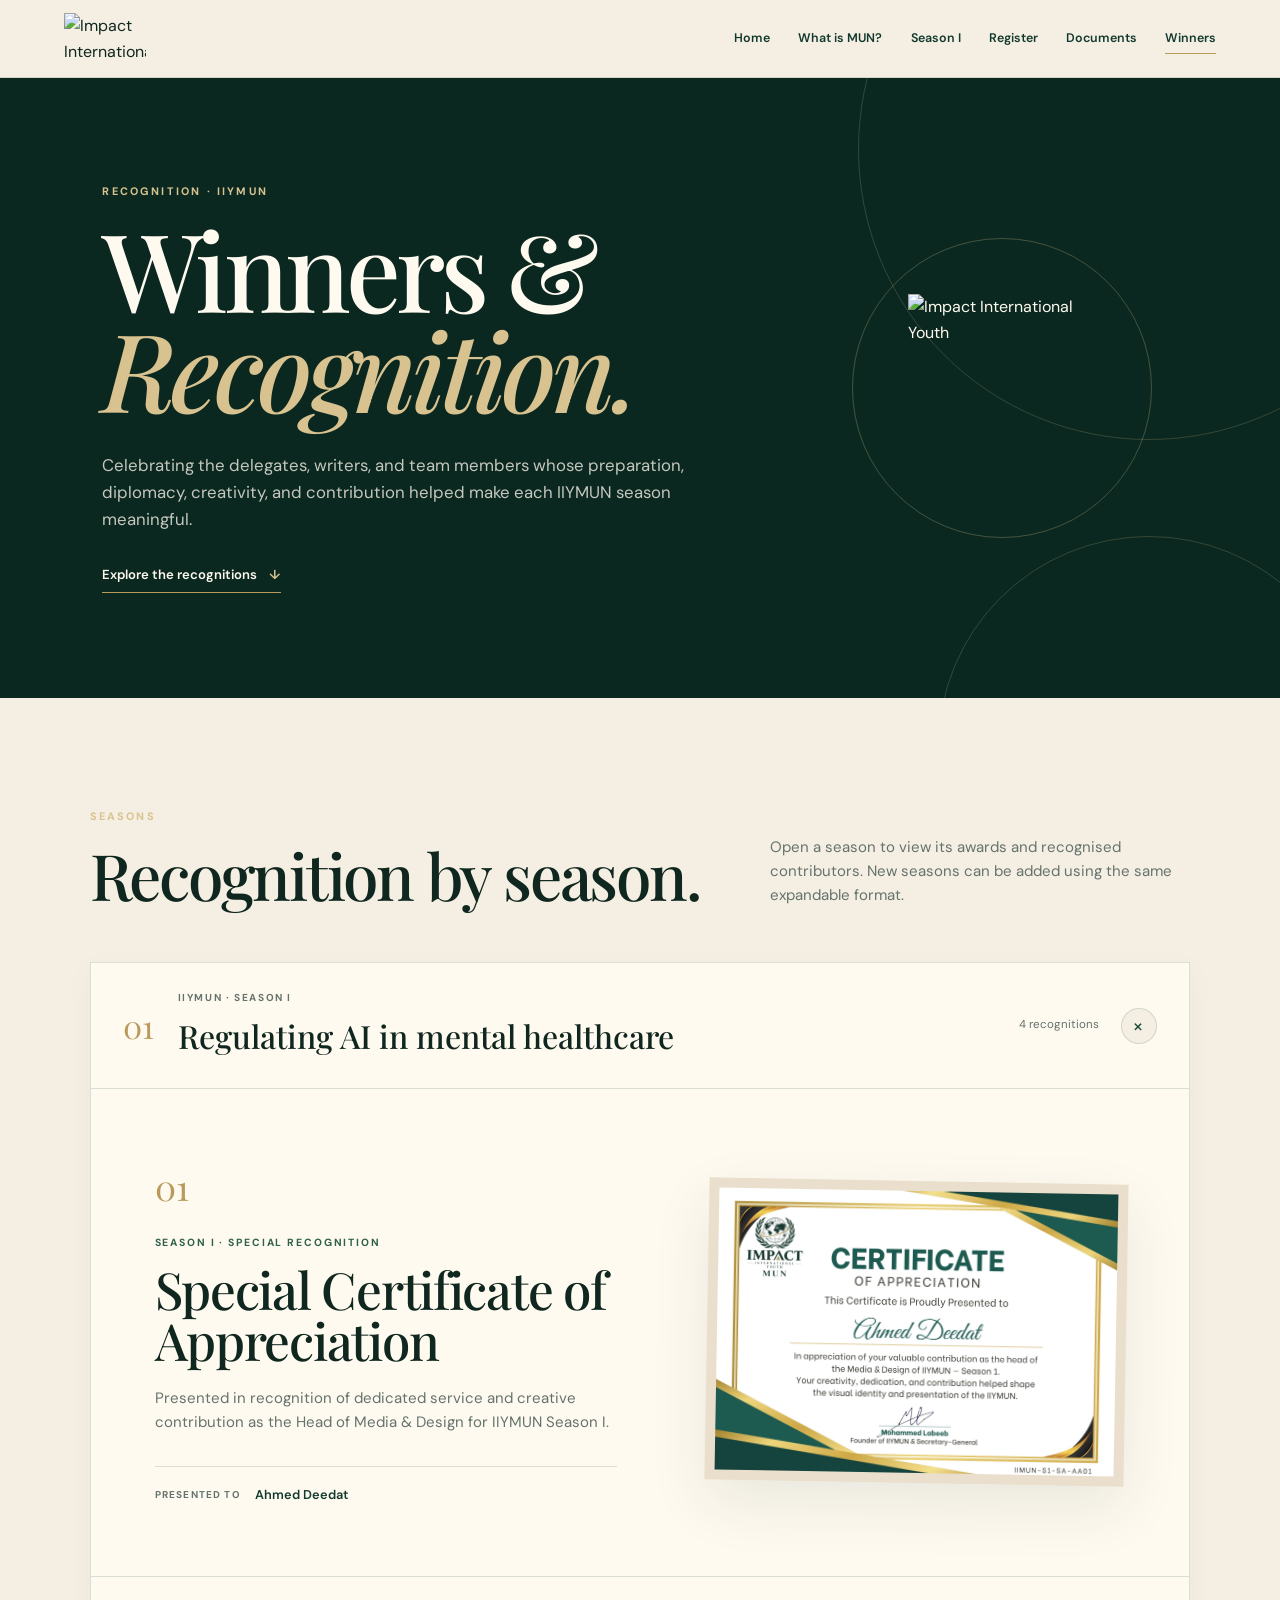
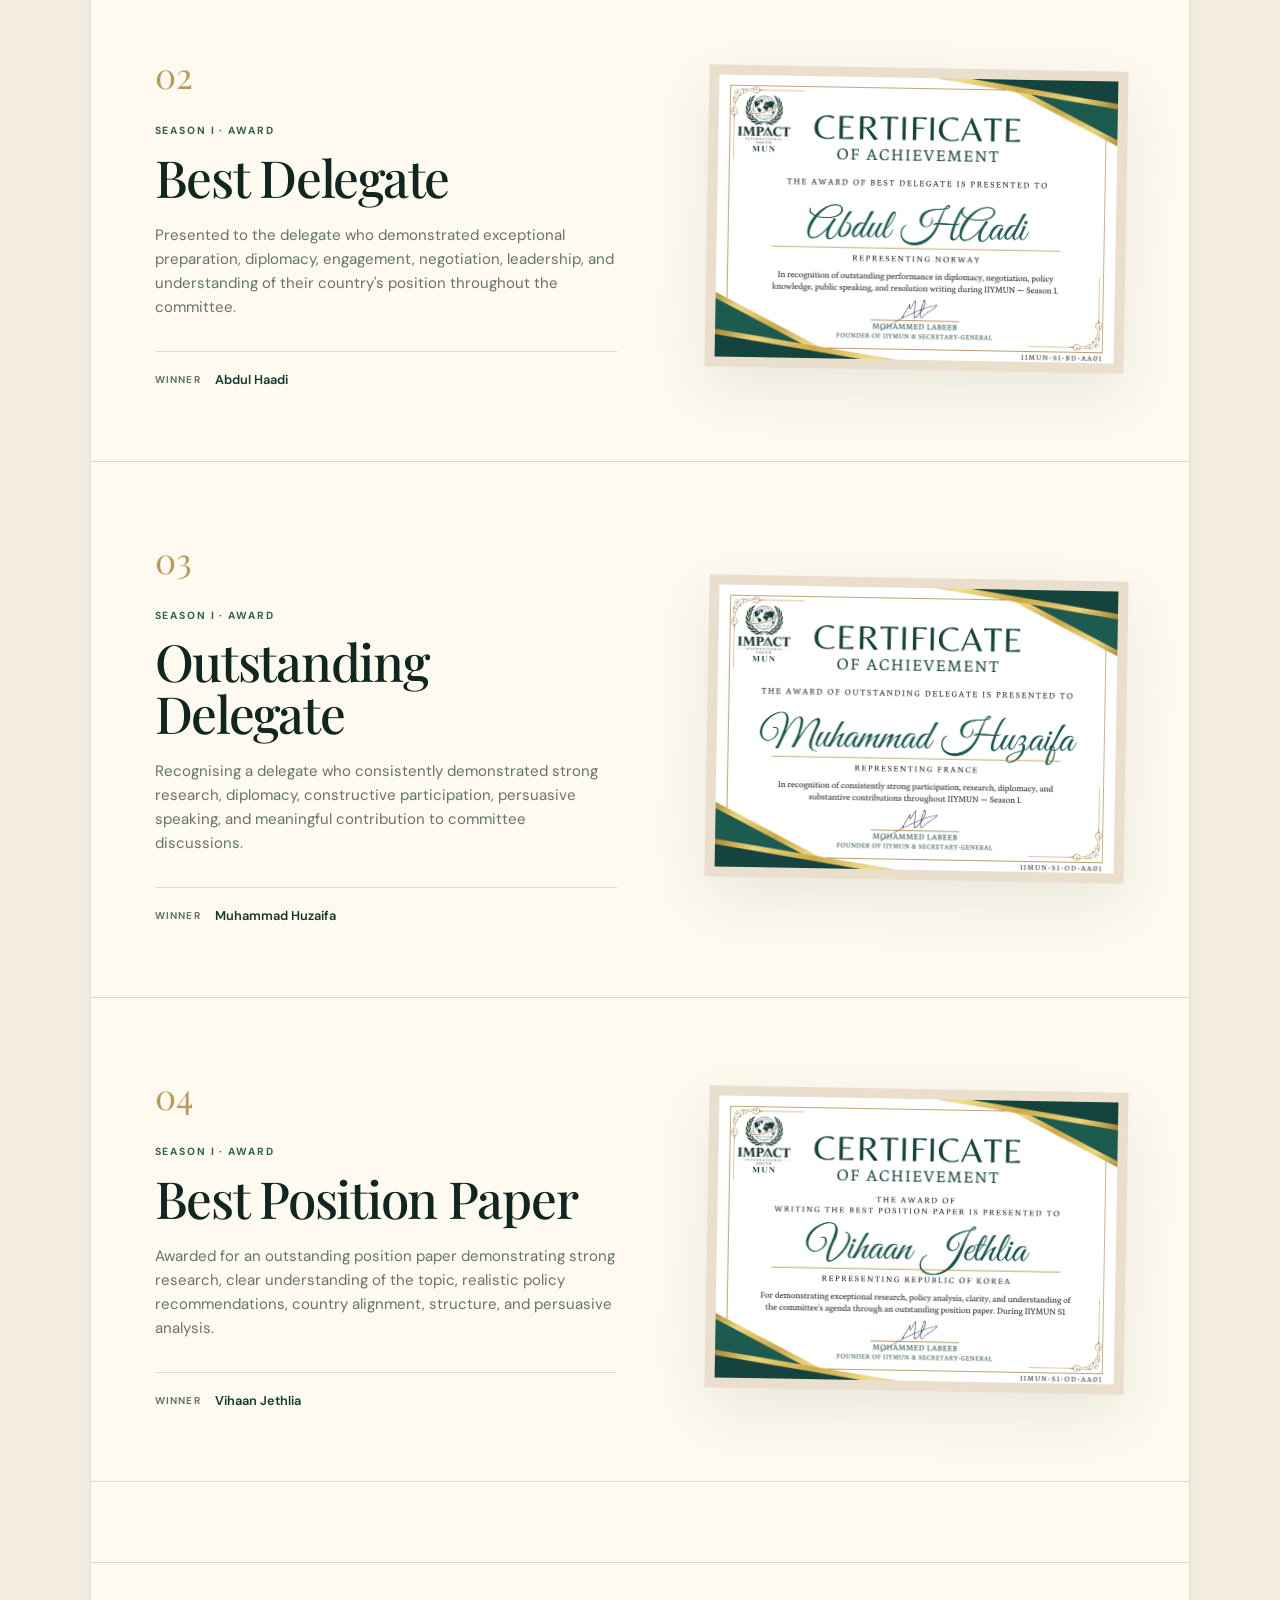
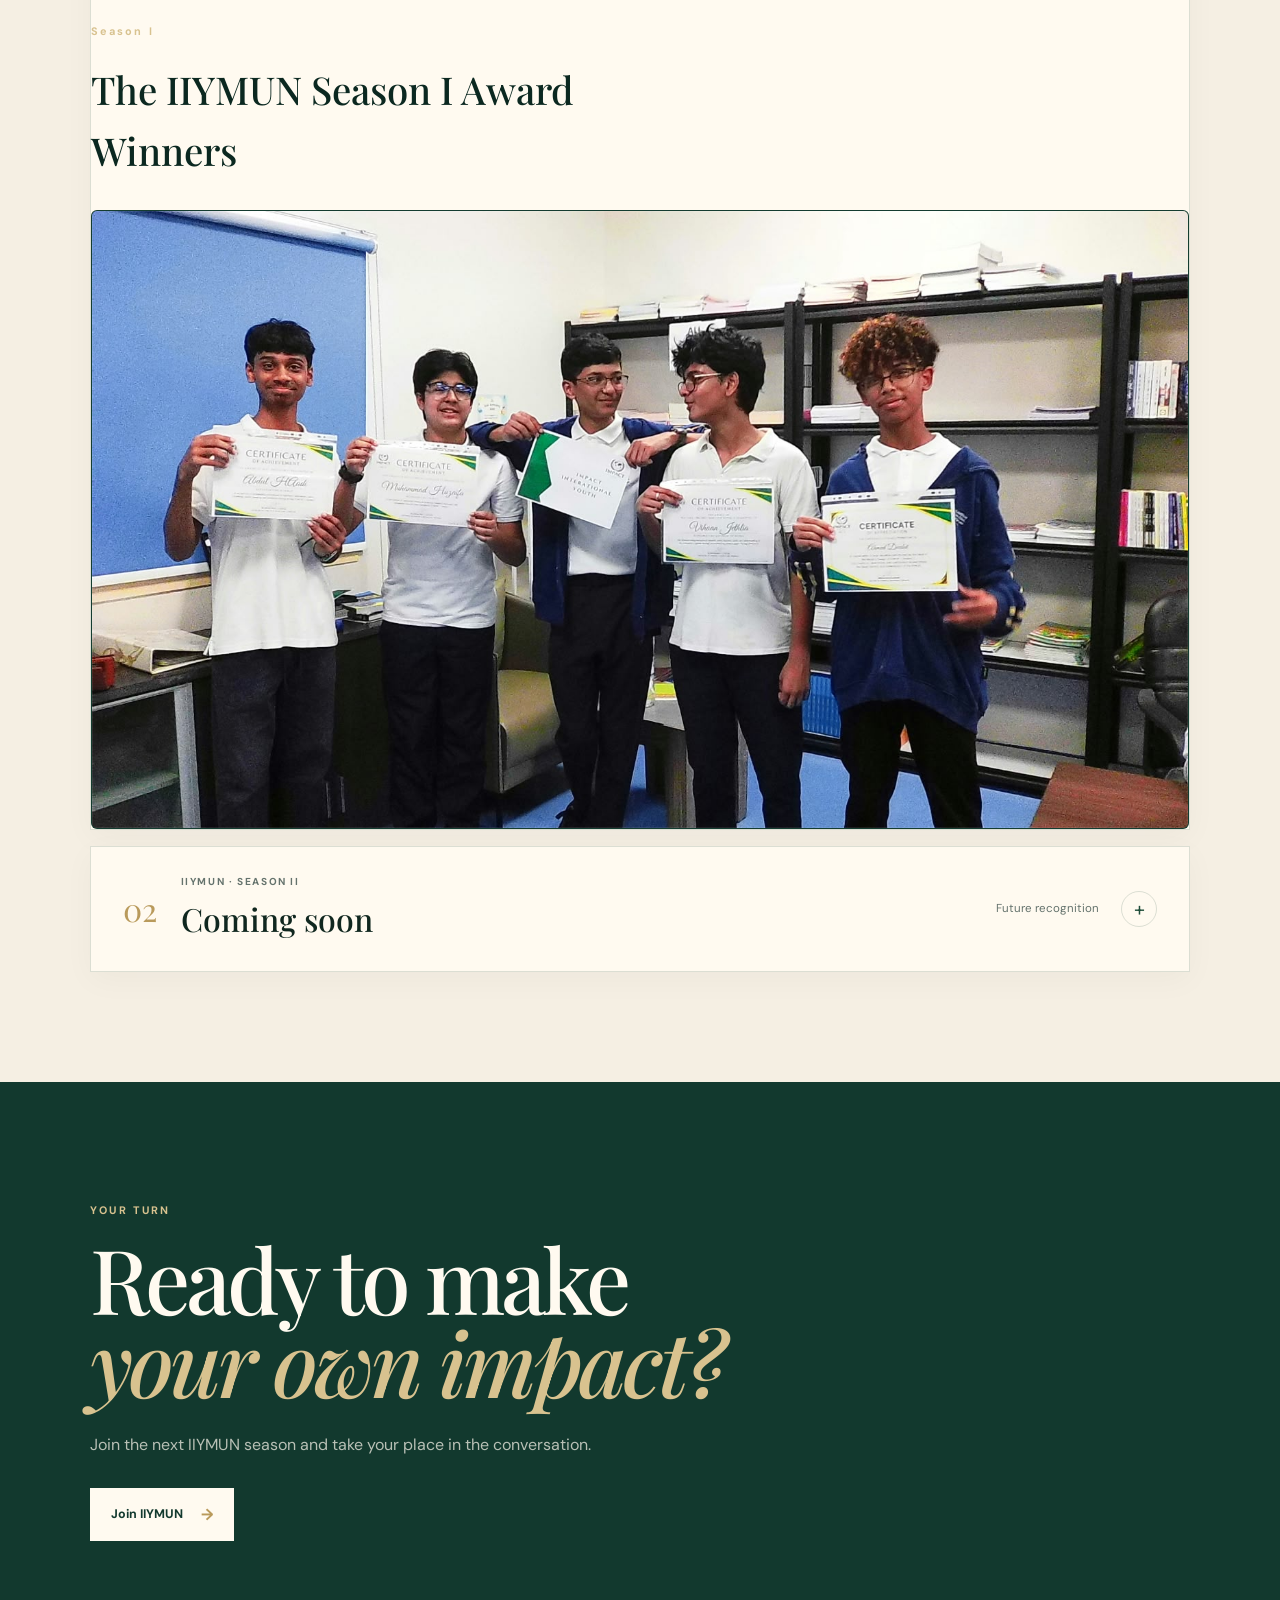
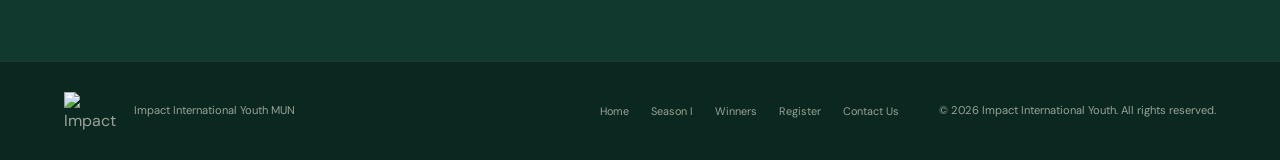
==== commit 8d5aad19: "Update winners.html ma" ====
--- a/winners.html
+++ b/winners.html
@@ -182,6 +182,7 @@
     <a href="index.html#season">Season I</a>
     <a href="winners.html">Winners</a>
     <a href="index.html#register">Register</a>
+    <a href="mailto:mohammedlabeebbhuiyan@gmail.com">Contact Us</a>
   </div>
   <p class="copyright">© 2026 Impact International Youth. All rights reserved.</p>
 </footer>
--- a/css/winners.css
+++ b/css/winners.css
@@ -63,3 +63,63 @@
   .personalised-section{padding-top:70px;padding-bottom:70px}
   .join-section{padding-top:85px;padding-bottom:85px}
 }
+.season-team-photo {
+  margin-top: 80px;
+  padding-top: 60px;
+  border-top: 1px solid var(--line);
+}
+
+.season-team-heading {
+  max-width: 620px;
+  margin-bottom: 28px;
+}
+
+.season-team-heading h3 {
+  margin: 8px 0 10px;
+  font-family: "Playfair Display", Georgia, serif;
+  font-size: clamp(1.8rem, 3vw, 2.5rem);
+  font-weight: 500;
+  color: var(--green-950);
+}
+
+.season-team-heading p:last-child {
+  margin: 0;
+  color: var(--muted);
+  line-height: 1.7;
+}
+
+.team-photo-frame {
+  position: relative;
+  width: 100%;
+  overflow: hidden;
+  border-radius: 6px;
+  background: var(--green-900);
+  border: 1px solid var(--line);
+}
+
+.team-photo-frame::after {
+  content: "";
+  position: absolute;
+  inset: 0;
+  box-shadow: inset 0 0 0 1px rgba(255, 255, 255, 0.08);
+  pointer-events: none;
+}
+
+.team-photo-frame img {
+  display: block;
+  width: 100%;
+  height: auto;
+  aspect-ratio: 16 / 9;
+  object-fit: cover;
+}
+
+@media (max-width: 600px) {
+  .season-team-photo {
+    margin-top: 55px;
+    padding-top: 45px;
+  }
+
+  .team-photo-frame img {
+    aspect-ratio: 4 / 3;
+  }
+}
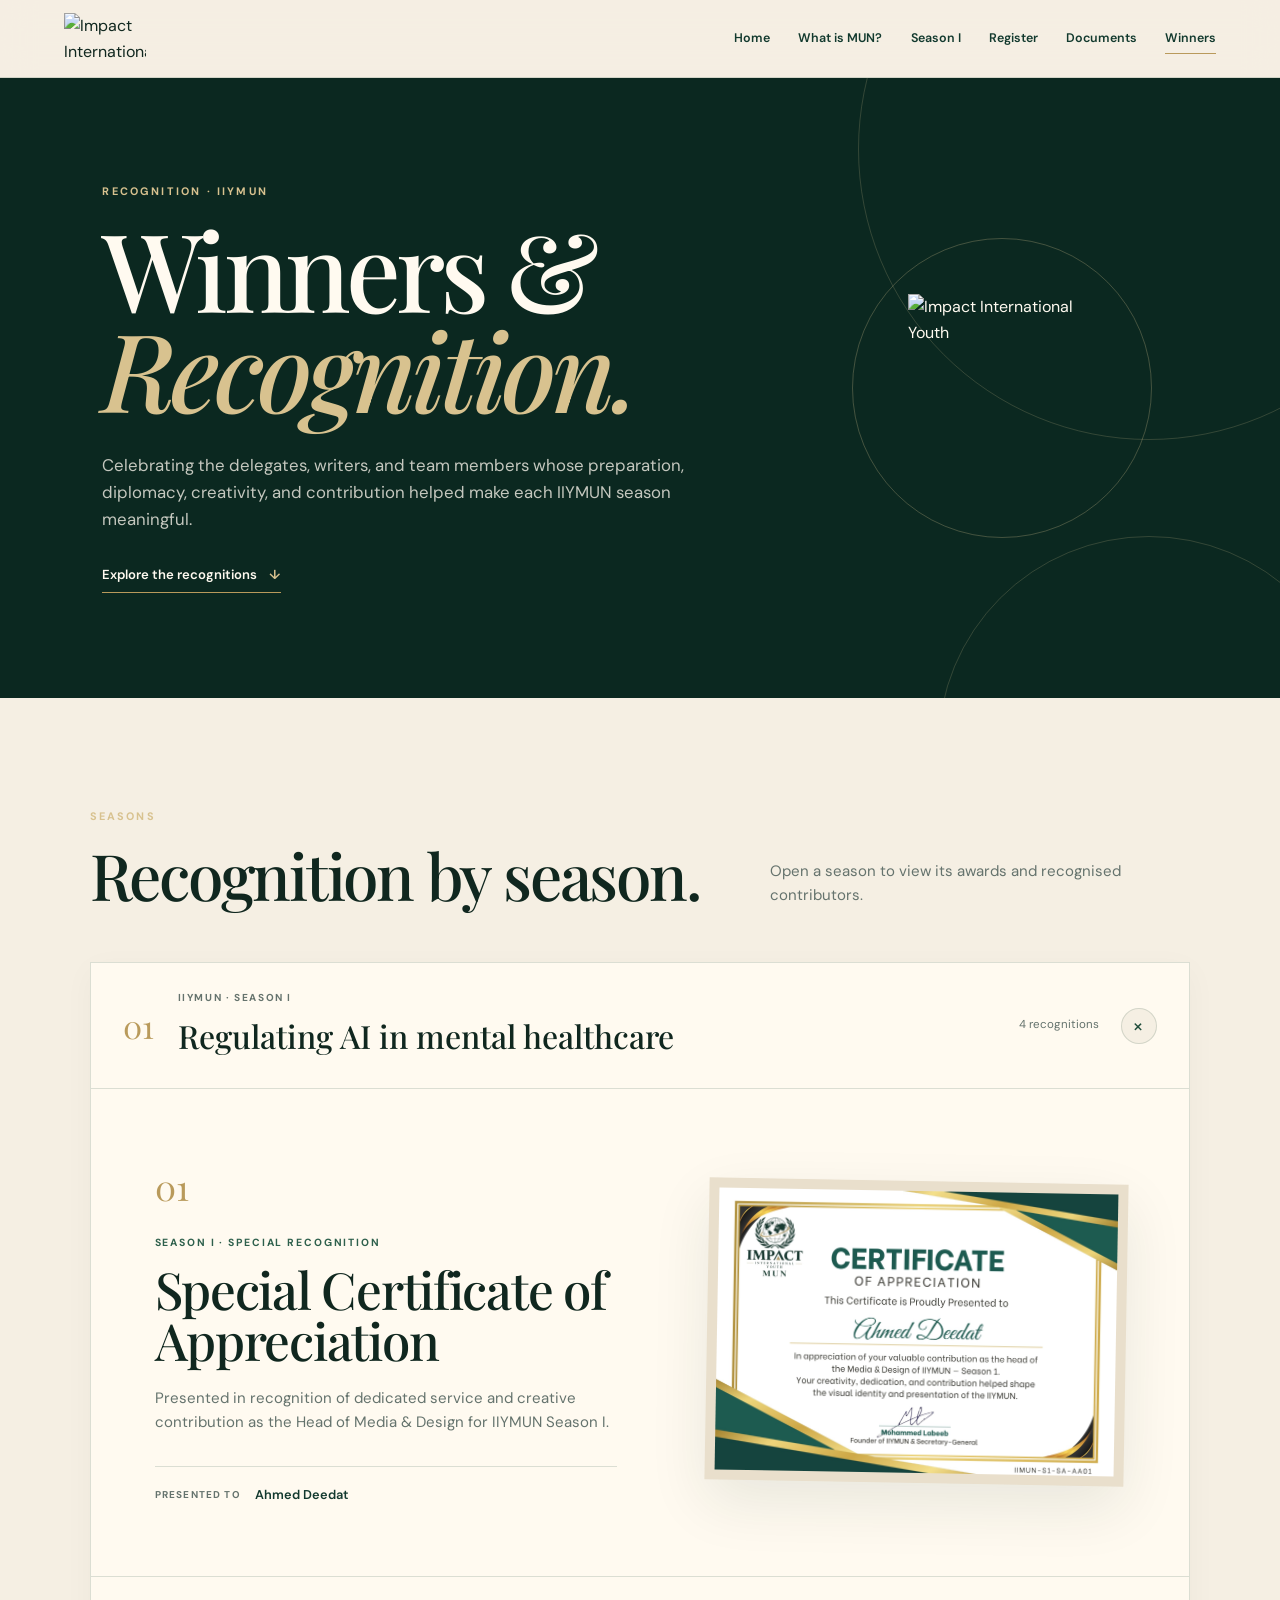
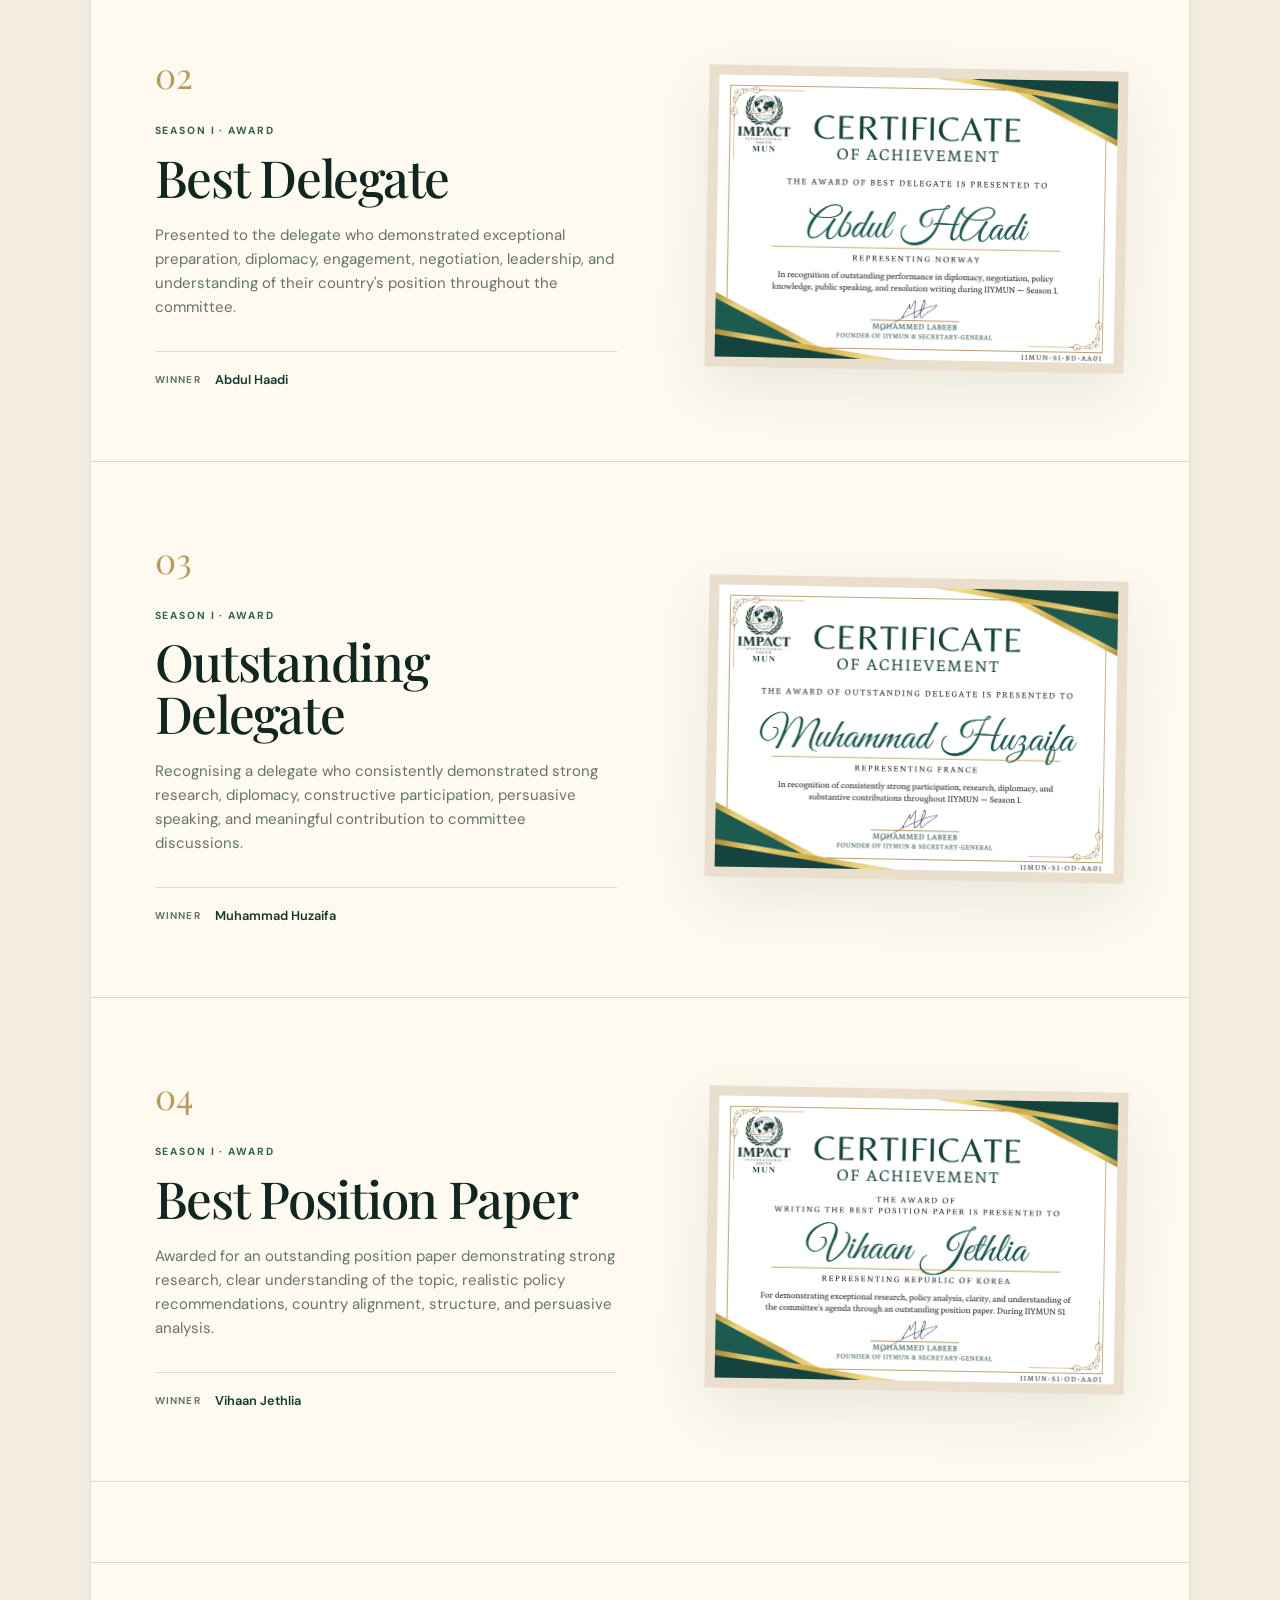
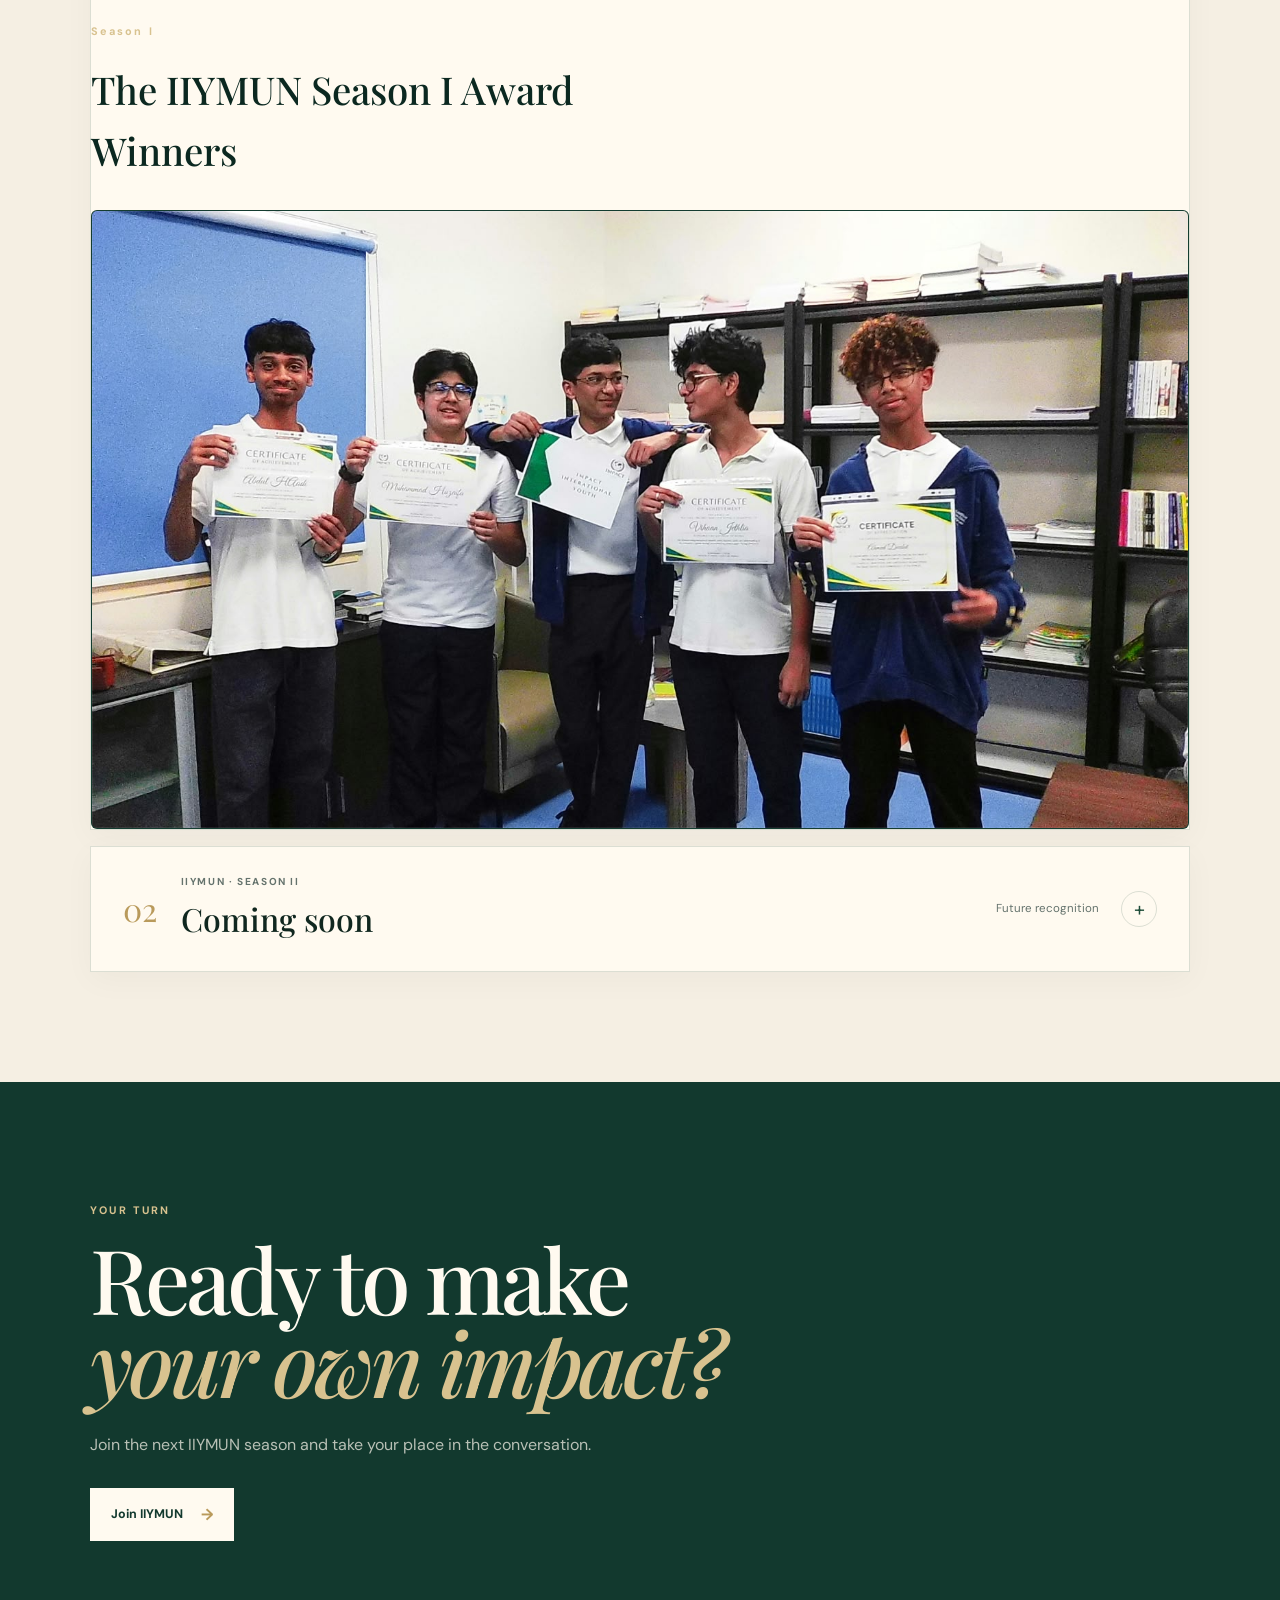
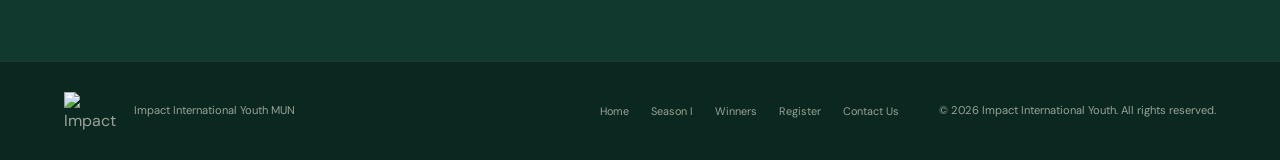
==== commit 36185690: "Update winners.html" ====
--- a/winners.html
+++ b/winners.html
@@ -37,7 +37,7 @@
 <section class="recognition-section" id="seasons">
   <div class="section-heading">
     <div><p class="eyebrow">SEASONS</p><h2>Recognition by season.</h2></div>
-    <p class="section-intro">Open a season to view its awards and recognised contributors. New seasons can be added using the same expandable format.</p>
+    <p class="section-intro">Open a season to view its awards and recognised contributors.</p>
   </div>
 
   <div class="seasons">
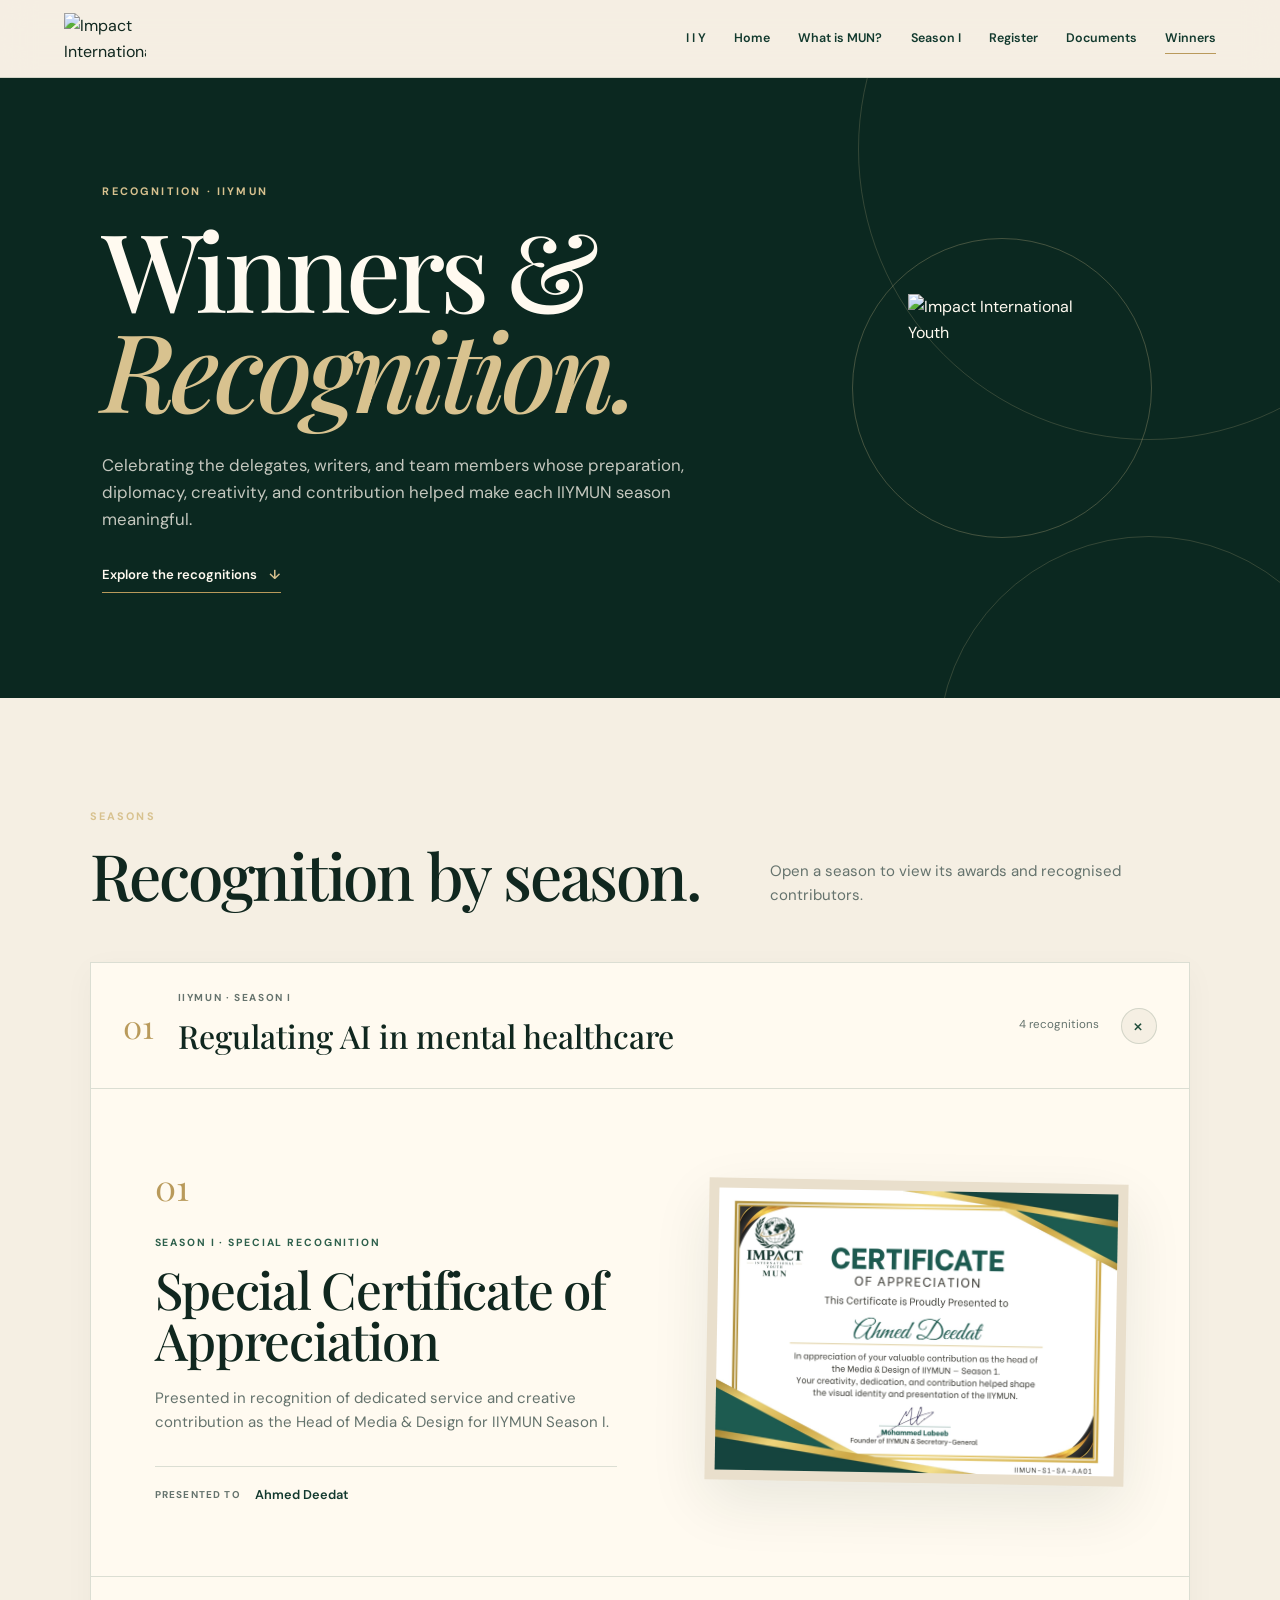
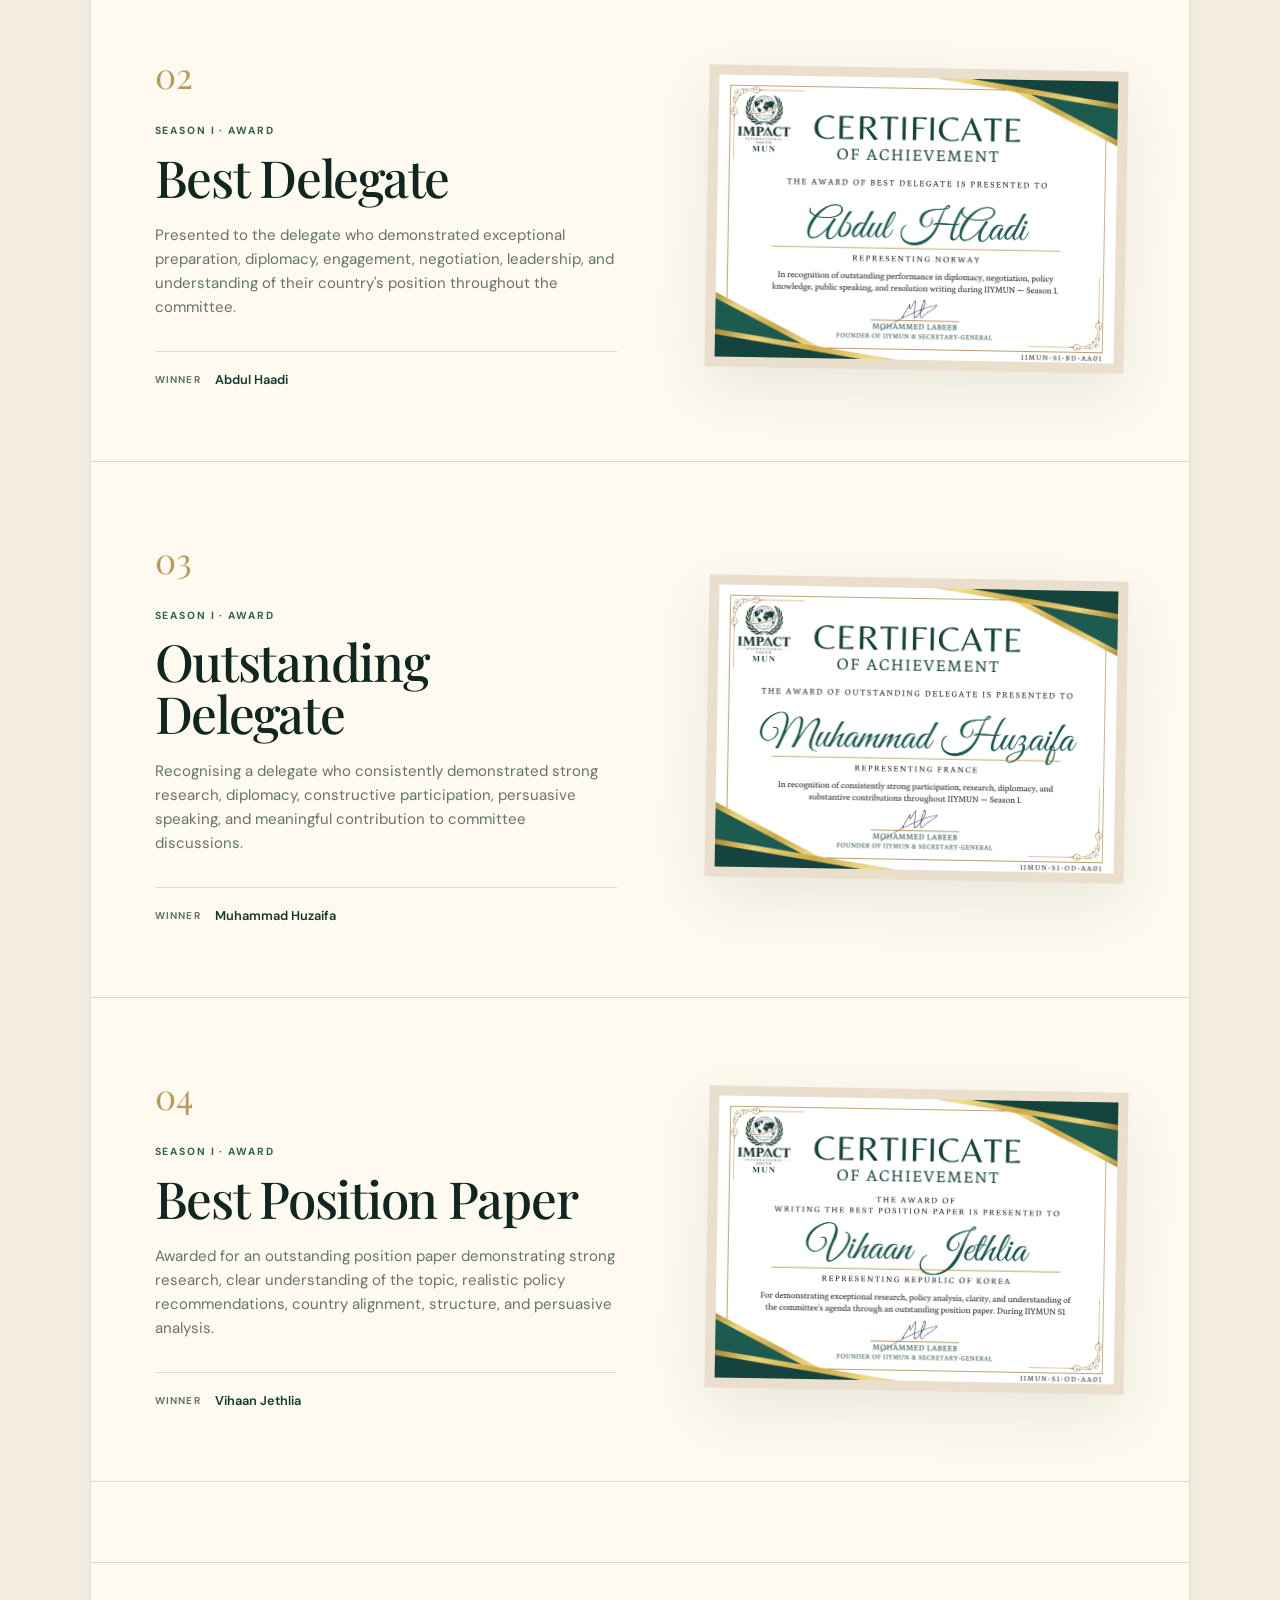
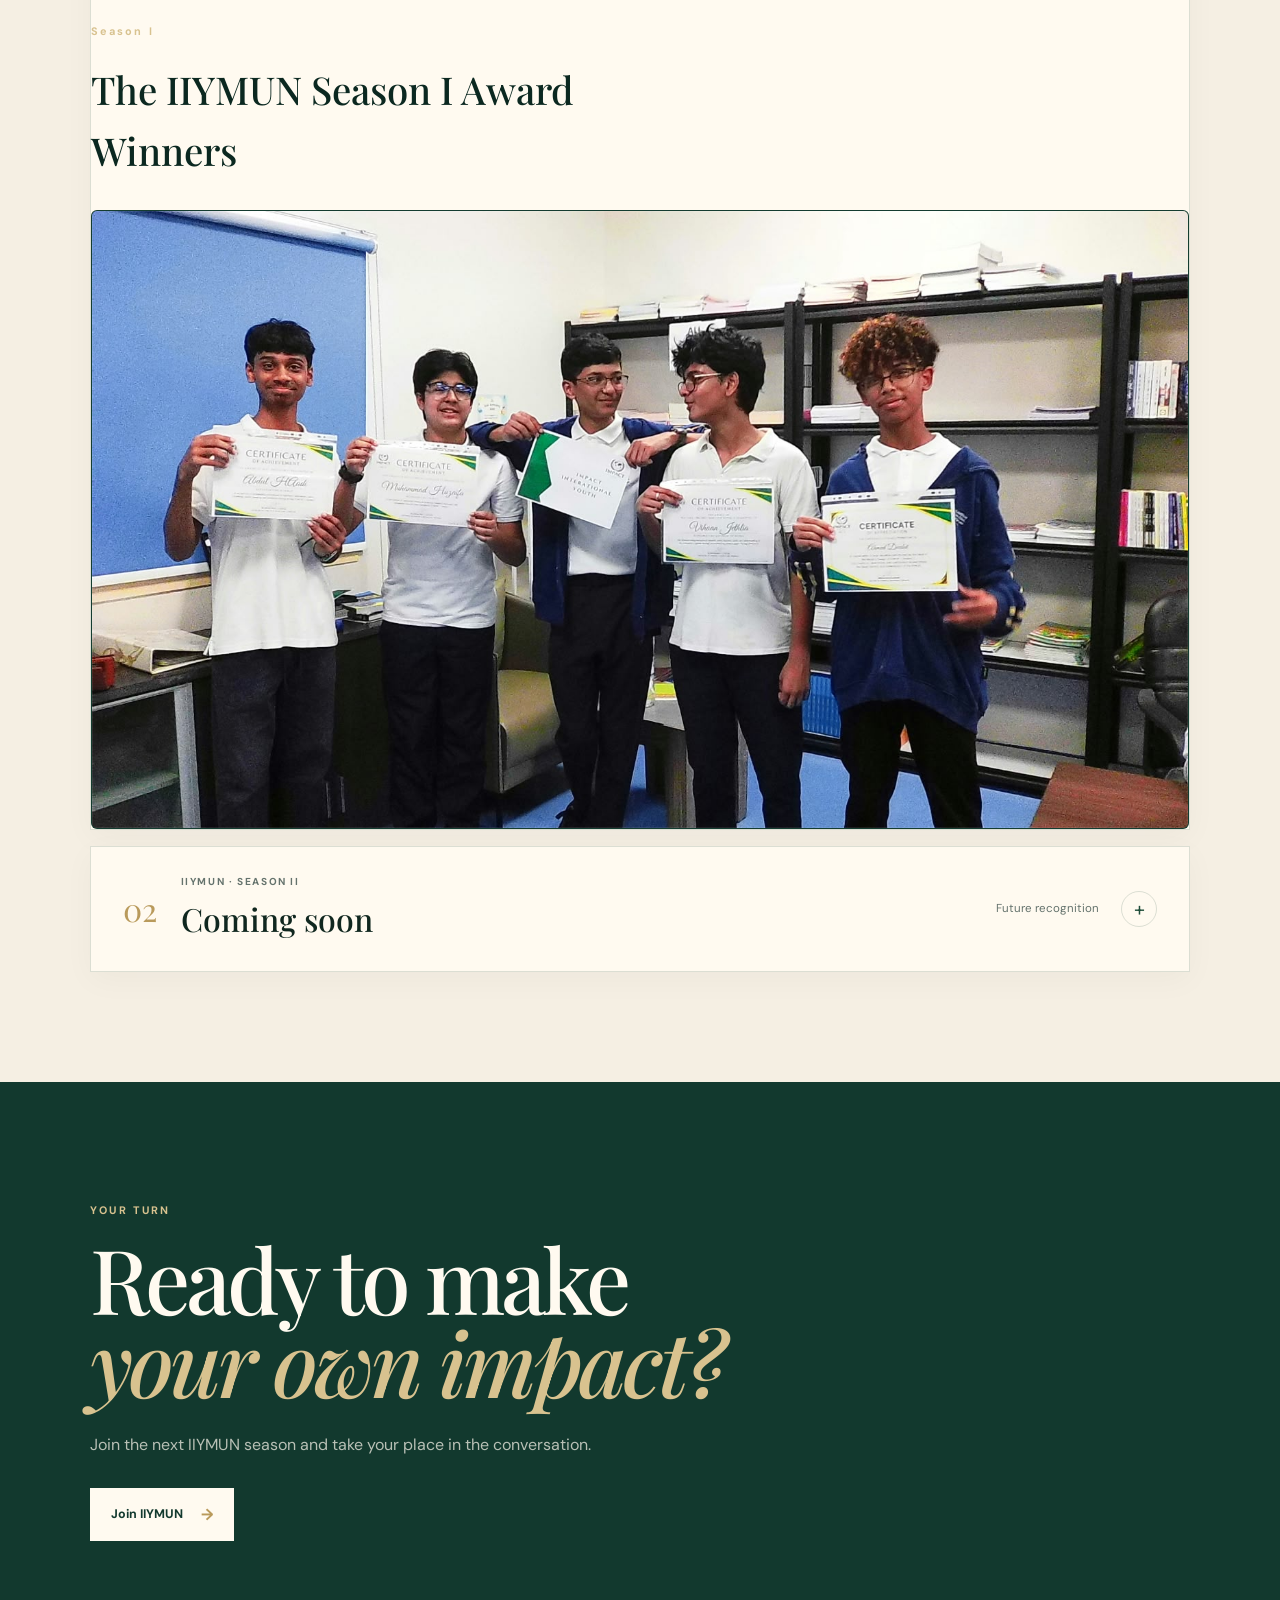
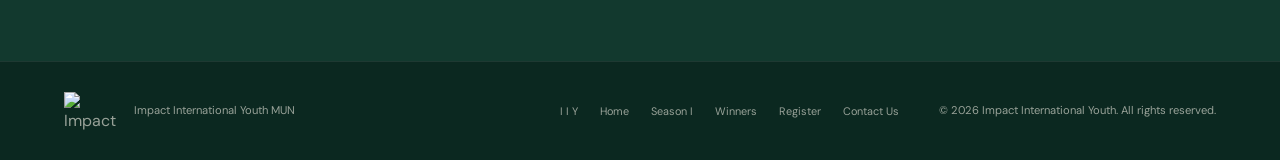
==== commit c9e17f6b: "Update winners.html IIY" ====
--- a/winners.html
+++ b/winners.html
@@ -1,6 +1,9 @@
 <!DOCTYPE html>
 <html lang="en">
 <head>
+  <link rel="icon" type="image/png" sizes="32x32" href="assets/impact-logo.png">
+  <link rel="icon" type="image/png" sizes="16x16" href="assets/imapct-logo.png">
+  <link rel="apple-touch-icon" sizes="180x180" href="assets/impact-logo.png">
 <meta charset="UTF-8">
 <meta name="viewport" content="width=device-width, initial-scale=1.0">
 <meta name="description" content="IIYMUN Winners & Recognition">
@@ -12,6 +15,7 @@
   <a class="brand" href="index.html"><img src="assets/impact-logo.png" alt="Impact International"></a>
   <button class="menu-toggle" aria-label="Open navigation" aria-expanded="false"><span></span><span></span><span></span></button>
   <nav class="site-nav">
+    <a href="https://impact-international-youth.official-cd7.workers.dev/">I I Y</a>
     <a href="index.html">Home</a>
     <a href="index.html#mun">What is MUN?</a>
     <a href="index.html#season">Season I</a>
@@ -178,11 +182,12 @@
     <p>Impact International Youth MUN</p>
   </div>
   <div class="footer-links">
+    <a href="https://impact-international-youth.official-cd7.workers.dev/">I I Y</a>
     <a href="index.html">Home</a>
     <a href="index.html#season">Season I</a>
     <a href="winners.html">Winners</a>
     <a href="index.html#register">Register</a>
-    <a href="mailto:mohammedlabeebbhuiyan@gmail.com">Contact Us</a>
+    <a href="mailto:impactinternationalyouth@gmail.com">Contact Us</a>
   </div>
   <p class="copyright">© 2026 Impact International Youth. All rights reserved.</p>
 </footer>
